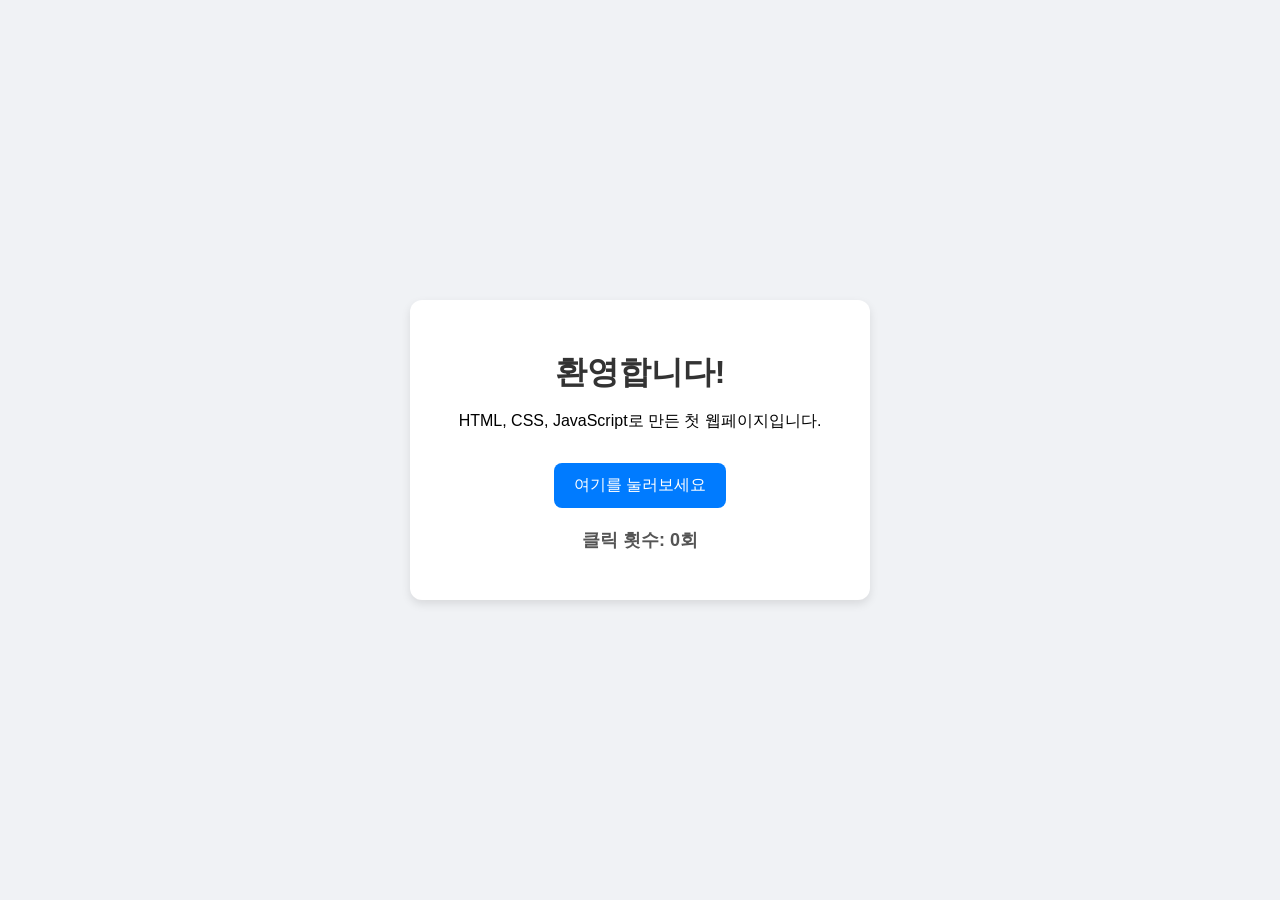
==== index.html @ e62c1c55 "Add simple web page (HTML, CSS, JS)" ====
<!DOCTYPE html>
<html lang="ko">
<head>
    <meta charset="UTF-8">
    <meta name="viewport" content="width=device-width, initial-scale=1.0">
    <title>나의 첫 웹사이트</title>
    <!-- 스타일 파일 연결 -->
    <link rel="stylesheet" href="style.css">
</head>
<body>
    <div class="card">
        <h1>환영합니다!</h1>
        <p>HTML, CSS, JavaScript로 만든 첫 웹페이지입니다.</p>
        
        <!-- 클릭 버튼 -->
        <button id="click-btn">여기를 눌러보세요</button>
        
        <!-- 결과를 보여줄 문구 -->
        <p id="count-display">클릭 횟수: 0회</p>
    </div>

    <!-- 자바스크립트 파일 연결 -->
    <script src="script.js"></script>
</body>
</html>
---- style.css ----
/* 화면 전체 기본 설정: 가운데 정렬 */
body {
    margin: 0;
    padding: 0;
    min-height: 100vh;
    display: flex;
    justify-content: center;
    align-items: center;
    background-color: #f0f2f5;
    font-family: Arial, sans-serif;
}

/* 가운데 흰색 카드 박스 */
.card {
    background-color: #ffffff;
    padding: 30px;
    border-radius: 12px;
    box-shadow: 0 4px 10px rgba(0, 0, 0, 0.1);
    text-align: center;
    max-width: 400px;
    width: 90%;
}

/* 제목 스타일 */
h1 {
    color: #333333;
    margin-bottom: 15px;
}

/* 버튼 스타일 */
button {
    background-color: #007bff;
    color: #ffffff;
    border: none;
    padding: 12px 20px;
    font-size: 16px;
    border-radius: 8px;
    cursor: pointer;
    margin-top: 15px;
}

/* 버튼에 마우스를 올렸을 때 색상 변화 */
button:hover {
    background-color: #0056b3;
}

/* 클릭 횟수 표시 텍스트 */
#count-display {
    margin-top: 20px;
    font-size: 18px;
    font-weight: bold;
    color: #555555;
}
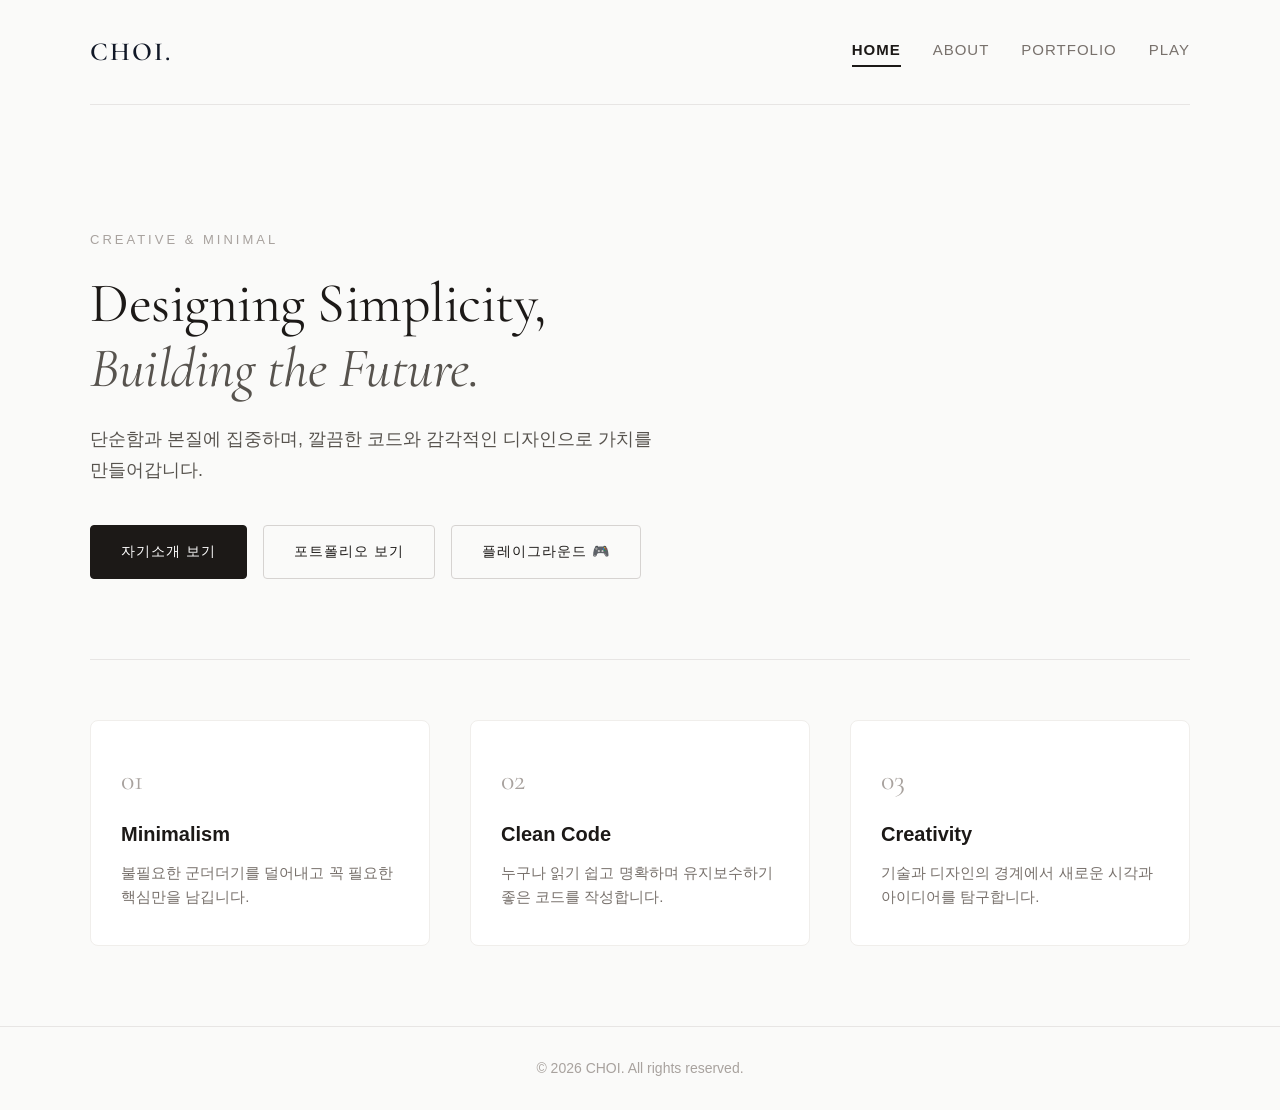
==== commit 5091ad62: "Add About, Portfolio, and Play pages with interactive mini games" ====
--- a/index.html
+++ b/index.html
@@ -3,23 +3,73 @@
 <head>
     <meta charset="UTF-8">
     <meta name="viewport" content="width=device-width, initial-scale=1.0">
-    <title>나의 첫 웹사이트</title>
-    <!-- 스타일 파일 연결 -->
+    <title>CHOI - Home</title>
+    <!-- 구글 폰트 (감각적인 영문 Serif + 한글 산세리프) -->
+    <link rel="preconnect" href="https://fonts.googleapis.com">
+    <link rel="preconnect" href="https://fonts.gstatic.com" crossorigin>
+    <link href="https://fonts.googleapis.com/css2?family=Cormorant+Garamond:ital,wght@0,400;0,600;1,400&family=Pretendard:wght@300;400;600&display=swap" rel="stylesheet">
     <link rel="stylesheet" href="style.css">
 </head>
 <body>
-    <div class="card">
-        <h1>환영합니다!</h1>
-        <p>HTML, CSS, JavaScript로 만든 첫 웹페이지입니다.</p>
-        
-        <!-- 클릭 버튼 -->
-        <button id="click-btn">여기를 눌러보세요</button>
-        
-        <!-- 결과를 보여줄 문구 -->
-        <p id="count-display">클릭 횟수: 0회</p>
-    </div>
+    <!-- 상단 네비게이션 메뉴 -->
+    <header class="navbar">
+        <div class="logo">
+            <a href="index.html">CHOI.</a>
+        </div>
+        <nav class="nav-links">
+            <a href="index.html" class="active">Home</a>
+            <a href="about.html">About</a>
+            <a href="portfolio.html">Portfolio</a>
+            <a href="play.html">Play</a>
+        </nav>
+    </header>
 
-    <!-- 자바스크립트 파일 연결 -->
+    <!-- 메인 홈페이지 콘텐츠 -->
+    <main class="container">
+        <!-- 1. 히어로 섹션 -->
+        <section class="hero-section">
+            <span class="category-tag">Creative & Minimal</span>
+            <h1 class="hero-title">
+                Designing Simplicity,<br>
+                <em>Building the Future.</em>
+            </h1>
+            <p class="hero-subtitle">
+                단순함과 본질에 집중하며, 깔끔한 코드와 감각적인 디자인으로 가치를 만들어갑니다.
+            </p>
+
+            <!-- 페이지 이동 버튼 그룹 -->
+            <div class="button-group">
+                <a href="about.html" class="btn btn-primary">자기소개 보기</a>
+                <a href="portfolio.html" class="btn btn-outline">포트폴리오 보기</a>
+                <a href="play.html" class="btn btn-outline">플레이그라운드 🎮</a>
+            </div>
+        </section>
+
+        <!-- 2. 철학 카드 3열 -->
+        <section class="feature-grid">
+            <div class="feature-item">
+                <span class="feature-num">01</span>
+                <h3>Minimalism</h3>
+                <p>불필요한 군더더기를 덜어내고 꼭 필요한 핵심만을 남깁니다.</p>
+            </div>
+            <div class="feature-item">
+                <span class="feature-num">02</span>
+                <h3>Clean Code</h3>
+                <p>누구나 읽기 쉽고 명확하며 유지보수하기 좋은 코드를 작성합니다.</p>
+            </div>
+            <div class="feature-item">
+                <span class="feature-num">03</span>
+                <h3>Creativity</h3>
+                <p>기술과 디자인의 경계에서 새로운 시각과 아이디어를 탐구합니다.</p>
+            </div>
+        </section>
+    </main>
+
+    <!-- 하단 푸터 -->
+    <footer class="footer">
+        <p>© 2026 CHOI. All rights reserved.</p>
+    </footer>
+
     <script src="script.js"></script>
 </body>
 </html>
--- a/style.css
+++ b/style.css
@@ -1,53 +1,488 @@
-/* 화면 전체 기본 설정: 가운데 정렬 */
-body {
+/* ===================================================
+   전역 스타일 & 기본 설정
+=================================================== */
+* {
     margin: 0;
     padding: 0;
+    box-sizing: border-box;
+}
+
+body {
+    background-color: #fafaf9;
+    color: #1c1917;
+    font-family: 'Pretendard', -apple-system, BlinkMacSystemFont, 'Segoe UI', Roboto, sans-serif;
+    line-height: 1.7;
     min-height: 100vh;
     display: flex;
+    flex-direction: column;
+}
+
+a {
+    color: inherit;
+    text-decoration: none;
+    transition: color 0.2s ease, opacity 0.2s ease;
+}
+
+/* ===================================================
+   상단 네비게이션 바 (모든 페이지 공통)
+=================================================== */
+.navbar {
+    max-width: 1100px;
+    width: 90%;
+    margin: 0 auto;
+    padding: 30px 0;
+    display: flex;
+    justify-content: space-between;
+    align-items: center;
+    border-bottom: 1px solid #e7e5e4;
+}
+
+.logo a {
+    font-family: 'Cormorant Garamond', serif;
+    font-size: 26px;
+    font-weight: 600;
+    letter-spacing: 2px;
+    color: #111827;
+}
+
+.nav-links {
+    display: flex;
+    gap: 32px;
+}
+
+.nav-links a {
+    font-size: 15px;
+    letter-spacing: 1px;
+    text-transform: uppercase;
+    color: #78716c;
+    position: relative;
+    padding-bottom: 4px;
+}
+
+.nav-links a:hover,
+.nav-links a.active {
+    color: #1c1917;
+    font-weight: 600;
+}
+
+.nav-links a.active::after {
+    content: '';
+    position: absolute;
+    bottom: 0;
+    left: 0;
+    width: 100%;
+    height: 2px;
+    background-color: #1c1917;
+}
+
+/* ===================================================
+   메인 컨테이너
+=================================================== */
+.container {
+    max-width: 1100px;
+    width: 90%;
+    margin: 0 auto;
+    flex: 1;
+    padding: 60px 0 80px 0;
+}
+
+/* ===================================================
+   홈페이지 히어로 섹션
+=================================================== */
+.hero-section {
+    padding: 60px 0 80px 0;
+    border-bottom: 1px solid #e7e5e4;
+}
+
+.category-tag {
+    display: inline-block;
+    font-size: 13px;
+    text-transform: uppercase;
+    letter-spacing: 3px;
+    color: #a8a29e;
+    margin-bottom: 20px;
+}
+
+.hero-title {
+    font-family: 'Cormorant Garamond', serif;
+    font-size: 56px;
+    line-height: 1.15;
+    font-weight: 400;
+    color: #1c1917;
+    margin-bottom: 24px;
+    letter-spacing: -0.5px;
+}
+
+.hero-title em {
+    font-style: italic;
+    font-weight: 400;
+    color: #57534e;
+}
+
+.hero-subtitle {
+    font-size: 18px;
+    color: #57534e;
+    max-width: 580px;
+    margin-bottom: 40px;
+    font-weight: 300;
+}
+
+/* 버튼 그룹 */
+.button-group {
+    display: flex;
+    gap: 16px;
+    flex-wrap: wrap;
+}
+
+.btn {
+    display: inline-block;
+    padding: 14px 30px;
+    font-size: 14px;
+    letter-spacing: 1px;
+    border-radius: 4px;
+    cursor: pointer;
+    transition: all 0.25s ease;
+}
+
+.btn-primary {
+    background-color: #1c1917;
+    color: #ffffff;
+    border: 1px solid #1c1917;
+}
+
+.btn-primary:hover {
+    background-color: #44403c;
+    border-color: #44403c;
+}
+
+.btn-outline {
+    background-color: transparent;
+    color: #1c1917;
+    border: 1px solid #d6d3d1;
+}
+
+.btn-outline:hover {
+    border-color: #1c1917;
+    background-color: #f5f5f4;
+}
+
+/* ===================================================
+   홈페이지 3열 그리드 섹션
+=================================================== */
+.feature-grid {
+    display: grid;
+    grid-template-columns: repeat(3, 1fr);
+    gap: 40px;
+    padding-top: 60px;
+}
+
+.feature-item {
+    background-color: #ffffff;
+    padding: 36px 30px;
+    border-radius: 8px;
+    border: 1px solid #f0eeeb;
+    transition: transform 0.25s ease, box-shadow 0.25s ease;
+}
+
+.feature-item:hover {
+    transform: translateY(-4px);
+    box-shadow: 0 10px 25px rgba(0, 0, 0, 0.05);
+}
+
+.feature-num {
+    font-family: 'Cormorant Garamond', serif;
+    font-size: 28px;
+    color: #a8a29e;
+    display: block;
+    margin-bottom: 12px;
+}
+
+.feature-item h3 {
+    font-size: 20px;
+    font-weight: 600;
+    margin-bottom: 10px;
+    color: #1c1917;
+}
+
+.feature-item p {
+    font-size: 15px;
+    color: #78716c;
+    line-height: 1.6;
+}
+
+/* ===================================================
+   전용 플레이그라운드 페이지 (play.html)
+=================================================== */
+.text-center {
+    text-align: center;
+}
+
+.page-main-title {
+    font-family: 'Cormorant Garamond', serif;
+    font-size: 48px;
+    letter-spacing: 2px;
+    color: #1c1917;
+    margin-bottom: 8px;
+}
+
+/* 탭 컨트롤 바 */
+.tab-control-wrap {
+    display: flex;
     justify-content: center;
+    gap: 12px;
+    margin: 40px 0 50px 0;
+}
+
+.game-tab-btn {
+    background-color: transparent;
+    color: #78716c;
+    border: 1px solid #d6d3d1;
+    padding: 12px 28px;
+    font-size: 15px;
+    border-radius: 6px;
+    cursor: pointer;
+    transition: all 0.25s ease;
+}
+
+.game-tab-btn:hover {
+    border-color: #1c1917;
+    color: #1c1917;
+}
+
+.game-tab-btn.active {
+    background-color: #1c1917;
+    color: #ffffff;
+    border-color: #1c1917;
+    box-shadow: 0 4px 12px rgba(0, 0, 0, 0.1);
+}
+
+/* 게임 패널 */
+.game-panel {
+    display: none;
+}
+
+.game-panel.active {
+    display: block;
+}
+
+.game-panel-inner {
+    max-width: 540px;
+    margin: 0 auto;
+    background-color: #ffffff;
+    border: 1px solid #e7e5e4;
+    border-radius: 12px;
+    padding: 40px 36px;
+    box-shadow: 0 4px 20px rgba(0, 0, 0, 0.03);
+}
+
+.game-scoreboard {
+    display: flex;
+    justify-content: space-between;
+    font-size: 15px;
+    color: #57534e;
+    padding: 14px 20px;
+    background-color: #fafaf9;
+    border-radius: 6px;
+    margin-bottom: 28px;
+}
+
+.game-scoreboard strong {
+    color: #1c1917;
+}
+
+.game-control {
+    margin-top: 30px;
+    text-align: center;
+}
+
+.btn-game {
+    background-color: transparent;
+    color: #1c1917;
+    border: 1px solid #d6d3d1;
+    padding: 12px 28px;
+    font-size: 14px;
+    border-radius: 6px;
+    cursor: pointer;
+    transition: all 0.2s ease;
+}
+
+.btn-game:hover {
+    background-color: #1c1917;
+    color: #ffffff;
+    border-color: #1c1917;
+}
+
+/* ---------------------------------------------------
+   게임 1: 카드 짝 맞추기 보드 (전용 뷰)
+--------------------------------------------------- */
+.memory-board-large {
+    display: grid;
+    grid-template-columns: repeat(4, 1fr);
+    gap: 14px;
+    perspective: 1000px;
+}
+
+.memory-card {
+    position: relative;
+    aspect-ratio: 1 / 1;
+    cursor: pointer;
+    transform-style: preserve-3d;
+    transition: transform 0.4s ease;
+    border-radius: 8px;
+    user-select: none;
+}
+
+.memory-card.flipped,
+.memory-card.matched {
+    transform: rotateY(180deg);
+}
+
+.memory-card.matched {
+    cursor: default;
+    opacity: 0.85;
+}
+
+.card-face {
+    position: absolute;
+    width: 100%;
+    height: 100%;
+    backface-visibility: hidden;
+    border-radius: 8px;
+    display: flex;
     align-items: center;
-    background-color: #f0f2f5;
-    font-family: Arial, sans-serif;
-}
-
-/* 가운데 흰색 카드 박스 */
-.card {
+    justify-content: center;
+    font-size: 28px;
+    box-shadow: 0 2px 8px rgba(0, 0, 0, 0.05);
+}
+
+.card-front {
+    background-color: #292524;
+    color: #a8a29e;
+}
+
+.card-back {
+    background-color: #f5f5f4;
+    color: #1c1917;
+    transform: rotateY(180deg);
+    border: 1px solid #e7e5e4;
+}
+
+/* ---------------------------------------------------
+   게임 2: 반응 속도 테스트 박스 (전용 뷰)
+--------------------------------------------------- */
+.reaction-box-large {
+    border-radius: 12px;
+    min-height: 300px;
+    display: flex;
+    align-items: center;
+    justify-content: center;
+    cursor: pointer;
+    transition: background-color 0.25s ease, color 0.25s ease;
+    user-select: none;
+    text-align: center;
+    padding: 30px;
+}
+
+.reaction-box-large.waiting {
+    background-color: #f5f5f4;
+    color: #44403c;
+    border: 2px dashed #d6d3d1;
+}
+
+.reaction-box-large.ready {
+    background-color: #f87171;
+    color: #ffffff;
+}
+
+.reaction-box-large.now {
+    background-color: #10b981;
+    color: #ffffff;
+}
+
+.reaction-box-large.result {
+    background-color: #292524;
+    color: #ffffff;
+}
+
+.reaction-content {
+    pointer-events: none;
+}
+
+.reaction-icon {
+    font-size: 36px;
+    display: block;
+    margin-bottom: 12px;
+}
+
+.reaction-text {
+    font-size: 20px;
+    font-weight: 500;
+}
+
+/* ===================================================
+   서브 페이지 (About, Portfolio 공통)
+=================================================== */
+.page-header {
+    margin-bottom: 40px;
+}
+
+.page-header h1 {
+    font-family: 'Cormorant Garamond', serif;
+    font-size: 48px;
+    color: #1c1917;
+    margin-bottom: 10px;
+}
+
+.page-header .description {
+    font-size: 17px;
+    color: #78716c;
+}
+
+.placeholder-box {
     background-color: #ffffff;
-    padding: 30px;
-    border-radius: 12px;
-    box-shadow: 0 4px 10px rgba(0, 0, 0, 0.1);
+    border: 2px dashed #e7e5e4;
+    border-radius: 8px;
+    padding: 80px 20px;
     text-align: center;
-    max-width: 400px;
-    width: 90%;
-}
-
-/* 제목 스타일 */
-h1 {
-    color: #333333;
-    margin-bottom: 15px;
-}
-
-/* 버튼 스타일 */
-button {
-    background-color: #007bff;
-    color: #ffffff;
-    border: none;
-    padding: 12px 20px;
+    color: #a8a29e;
     font-size: 16px;
-    border-radius: 8px;
-    cursor: pointer;
-    margin-top: 15px;
-}
-
-/* 버튼에 마우스를 올렸을 때 색상 변화 */
-button:hover {
-    background-color: #0056b3;
-}
-
-/* 클릭 횟수 표시 텍스트 */
-#count-display {
-    margin-top: 20px;
-    font-size: 18px;
-    font-weight: bold;
-    color: #555555;
-}
+}
+
+/* ===================================================
+   하단 푸터
+=================================================== */
+.footer {
+    border-top: 1px solid #e7e5e4;
+    padding: 30px 0;
+    text-align: center;
+    font-size: 14px;
+    color: #a8a29e;
+}
+
+/* ===================================================
+   반응형 (모바일)
+=================================================== */
+@media (max-width: 768px) {
+    .hero-title {
+        font-size: 38px;
+    }
+
+    .feature-grid {
+        grid-template-columns: 1fr;
+        gap: 20px;
+    }
+
+    .nav-links {
+        gap: 16px;
+    }
+
+    .tab-control-wrap {
+        flex-direction: column;
+        align-items: center;
+    }
+
+    .game-tab-btn {
+        width: 100%;
+        max-width: 300px;
+    }
+}
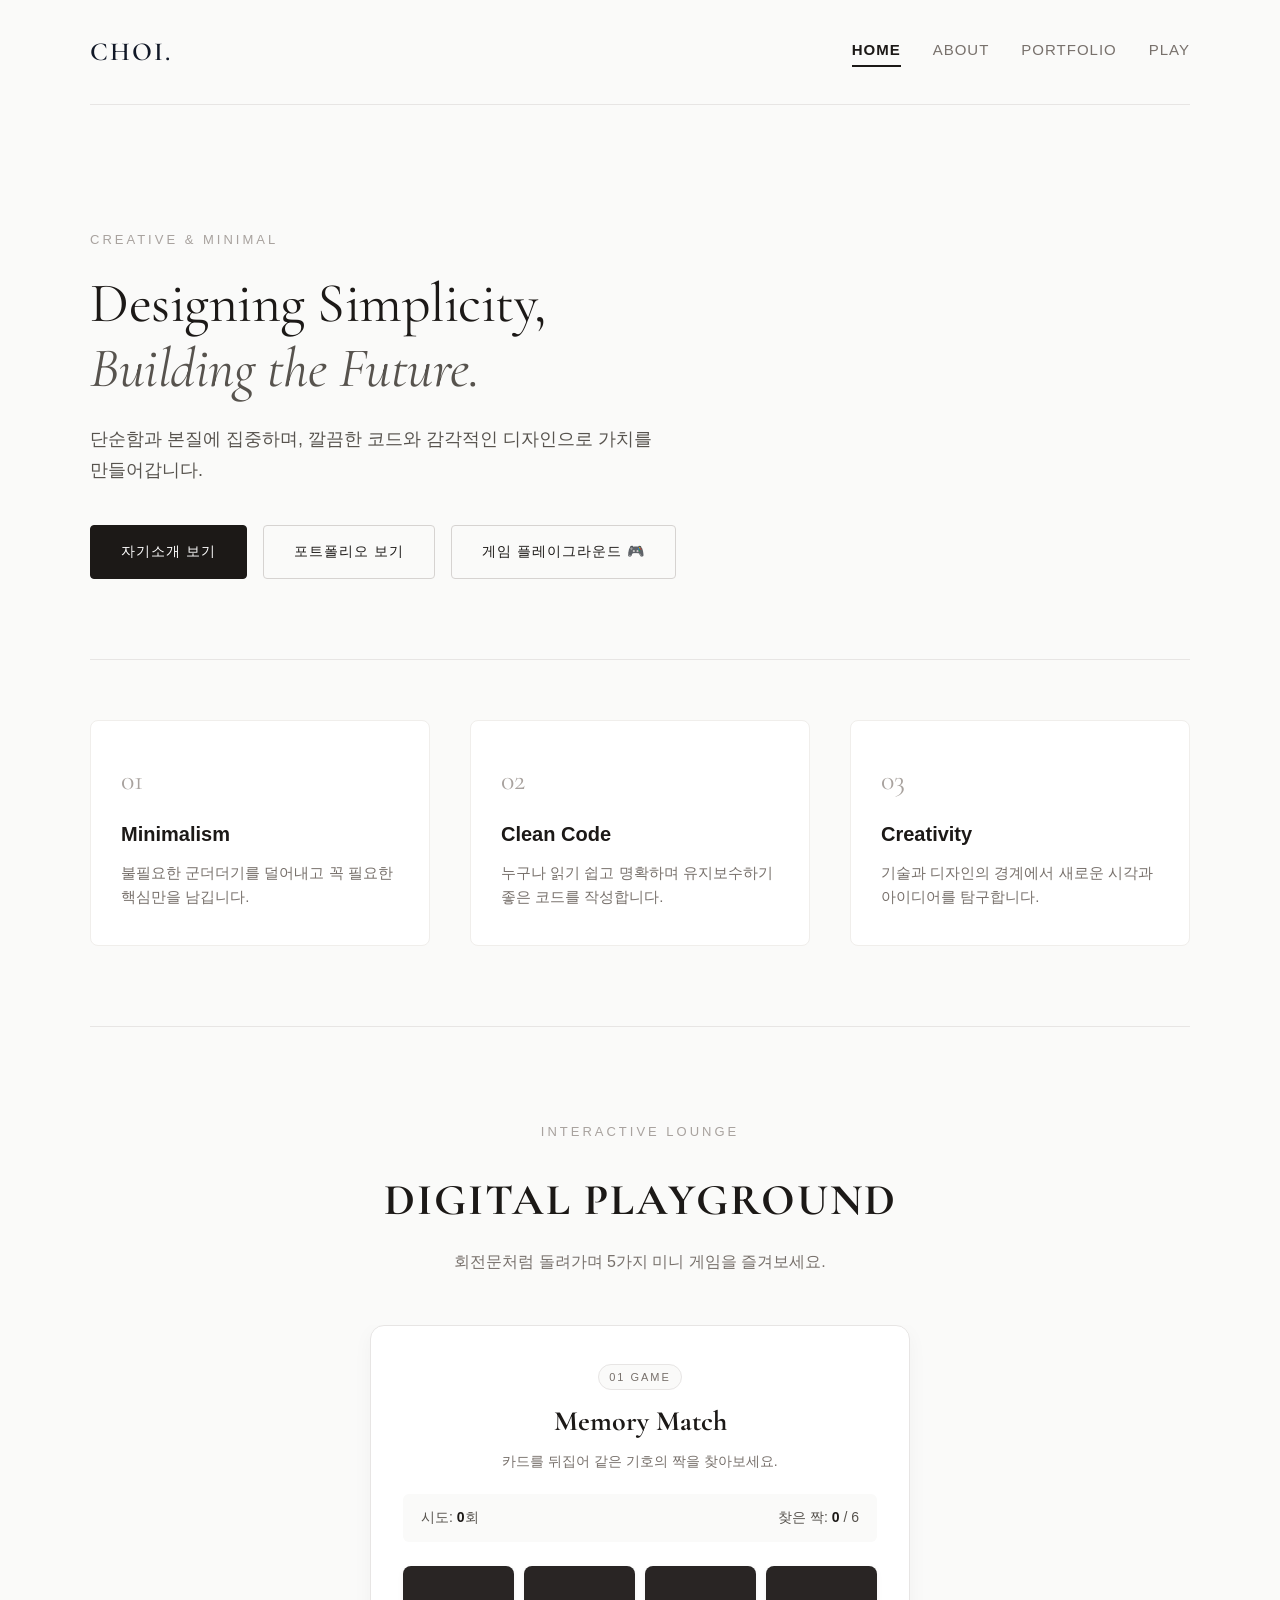
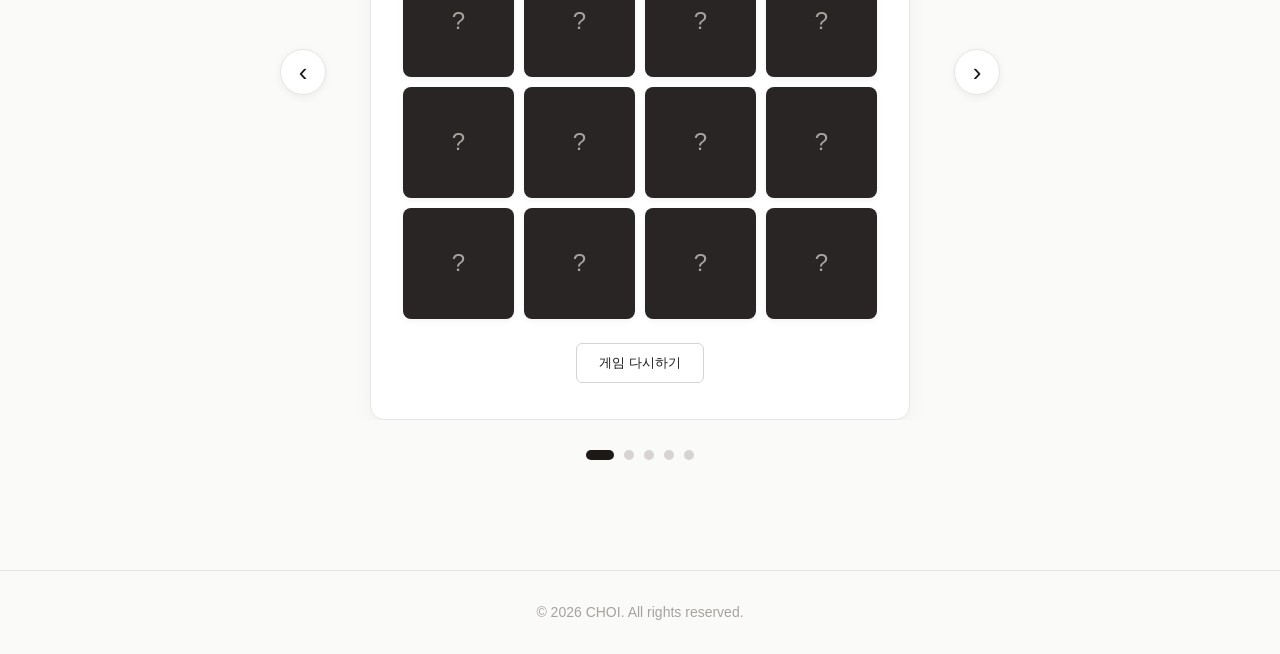
==== commit b414652d: "Add 5-game carousel playground to homepage" ====
--- a/index.html
+++ b/index.html
@@ -20,7 +20,7 @@
             <a href="index.html" class="active">Home</a>
             <a href="about.html">About</a>
             <a href="portfolio.html">Portfolio</a>
-            <a href="play.html">Play</a>
+            <a href="#playground">Play</a>
         </nav>
     </header>
 
@@ -41,7 +41,7 @@
             <div class="button-group">
                 <a href="about.html" class="btn btn-primary">자기소개 보기</a>
                 <a href="portfolio.html" class="btn btn-outline">포트폴리오 보기</a>
-                <a href="play.html" class="btn btn-outline">플레이그라운드 🎮</a>
+                <a href="#playground" class="btn btn-outline">게임 플레이그라운드 🎮</a>
             </div>
         </section>
 
@@ -63,6 +63,146 @@
                 <p>기술과 디자인의 경계에서 새로운 시각과 아이디어를 탐구합니다.</p>
             </div>
         </section>
+
+        <!-- 3. 회전문 게임 플레이그라운드 섹션 -->
+        <section class="carousel-playground-section" id="playground">
+            <div class="section-title-wrap">
+                <span class="category-tag">Interactive Lounge</span>
+                <h2 class="section-title">DIGITAL PLAYGROUND</h2>
+                <p class="section-desc">회전문처럼 돌려가며 5가지 미니 게임을 즐겨보세요.</p>
+            </div>
+
+            <!-- 회전문 캐러셀 컨테이너 -->
+            <div class="carousel-container">
+                <!-- 이전 버튼 -->
+                <button class="carousel-arrow-btn prev-btn" id="prev-btn" aria-label="이전 게임">‹</button>
+
+                <!-- 게임 트랙 (슬라이더) -->
+                <div class="carousel-track-wrapper">
+                    <div class="carousel-track" id="carousel-track">
+
+                        <!-- [게임 1] 카드 짝 맞추기 -->
+                        <div class="carousel-slide">
+                            <div class="game-box">
+                                <div class="game-header">
+                                    <span class="game-badge">01 GAME</span>
+                                    <h3>Memory Match</h3>
+                                    <p class="game-sub">카드를 뒤집어 같은 기호의 짝을 찾아보세요.</p>
+                                </div>
+                                <div class="game-scoreboard">
+                                    <span>시도: <strong id="moves-count">0</strong>회</span>
+                                    <span>찾은 짝: <strong id="pairs-count">0</strong> / 6</span>
+                                </div>
+                                <div class="memory-board" id="memory-board"></div>
+                                <div class="game-control">
+                                    <button id="reset-memory-btn" class="btn-game">게임 다시하기</button>
+                                </div>
+                            </div>
+                        </div>
+
+                        <!-- [게임 2] 반응 속도 테스트 -->
+                        <div class="carousel-slide">
+                            <div class="game-box">
+                                <div class="game-header">
+                                    <span class="game-badge">02 GAME</span>
+                                    <h3>Reaction Speed</h3>
+                                    <p class="game-sub">화면이 초록색으로 바뀌는 순간 클릭하세요!</p>
+                                </div>
+                                <div class="game-scoreboard">
+                                    <span>최근 기록: <strong id="reaction-result">-</strong></span>
+                                </div>
+                                <div class="reaction-box waiting" id="reaction-box">
+                                    <div class="reaction-content">
+                                        <span class="reaction-icon" id="reaction-icon">●</span>
+                                        <p class="reaction-text" id="reaction-text">클릭하여 시작하기</p>
+                                    </div>
+                                </div>
+                                <div class="game-control">
+                                    <button id="reset-reaction-btn" class="btn-game">기록 초기화</button>
+                                </div>
+                            </div>
+                        </div>
+
+                        <!-- [게임 3] 틱택토 (vs 컴퓨터) -->
+                        <div class="carousel-slide">
+                            <div class="game-box">
+                                <div class="game-header">
+                                    <span class="game-badge">03 GAME</span>
+                                    <h3>Tic-Tac-Toe</h3>
+                                    <p class="game-sub">컴퓨터와 번갈아가며 3줄을 완성해 보세요. (당신: X)</p>
+                                </div>
+                                <div class="game-scoreboard">
+                                    <span>상태: <strong id="tictactoe-status">당신의 차례입니다 (X)</strong></span>
+                                </div>
+                                <div class="tictactoe-board" id="tictactoe-board"></div>
+                                <div class="game-control">
+                                    <button id="reset-tictactoe-btn" class="btn-game">새 게임 시작</button>
+                                </div>
+                            </div>
+                        </div>
+
+                        <!-- [게임 4] 업다운 숫자 맞추기 -->
+                        <div class="carousel-slide">
+                            <div class="game-box">
+                                <div class="game-header">
+                                    <span class="game-badge">04 GAME</span>
+                                    <h3>Up & Down Number</h3>
+                                    <p class="game-sub">1부터 100 사이의 숨겨진 숫자를 맞추어 보세요.</p>
+                                </div>
+                                <div class="game-scoreboard">
+                                    <span>남은 기회: <strong id="updown-attempts">7</strong>회</span>
+                                </div>
+                                <div class="updown-content">
+                                    <p class="updown-hint" id="updown-hint">1 ~ 100 사이의 숫자를 입력하세요.</p>
+                                    <div class="updown-input-group">
+                                        <input type="number" id="updown-input" min="1" max="100" placeholder="숫자 입력">
+                                        <button id="updown-guess-btn" class="btn-game-primary">확인</button>
+                                    </div>
+                                </div>
+                                <div class="game-control">
+                                    <button id="reset-updown-btn" class="btn-game">숫자 다시 뽑기</button>
+                                </div>
+                            </div>
+                        </div>
+
+                        <!-- [게임 5] 5초 스피드 연타 -->
+                        <div class="carousel-slide">
+                            <div class="game-box">
+                                <div class="game-header">
+                                    <span class="game-badge">05 GAME</span>
+                                    <h3>Speed Clicker</h3>
+                                    <p class="game-sub">5초 동안 버튼을 최대한 빠르게 연타하세요!</p>
+                                </div>
+                                <div class="game-scoreboard">
+                                    <span>남은 시간: <strong id="clicker-timer">5.0</strong>초</span>
+                                    <span>클릭 수: <strong id="clicker-count">0</strong>회</span>
+                                </div>
+                                <div class="clicker-box">
+                                    <button id="clicker-btn" class="clicker-big-btn">여기를 광클하세요!</button>
+                                    <p class="clicker-result" id="clicker-result">첫 클릭 시 5초 측정이 시작됩니다.</p>
+                                </div>
+                                <div class="game-control">
+                                    <button id="reset-clicker-btn" class="btn-game">처음부터 다시</button>
+                                </div>
+                            </div>
+                        </div>
+
+                    </div>
+                </div>
+
+                <!-- 다음 버튼 -->
+                <button class="carousel-arrow-btn next-btn" id="next-btn" aria-label="다음 게임">›</button>
+            </div>
+
+            <!-- 하단 동그라미 인디케이터 (5개) -->
+            <div class="carousel-indicators" id="carousel-indicators">
+                <button class="indicator-dot active" data-index="0" aria-label="1번 게임"></button>
+                <button class="indicator-dot" data-index="1" aria-label="2번 게임"></button>
+                <button class="indicator-dot" data-index="2" aria-label="3번 게임"></button>
+                <button class="indicator-dot" data-index="3" aria-label="4번 게임"></button>
+                <button class="indicator-dot" data-index="4" aria-label="5번 게임"></button>
+            </div>
+        </section>
     </main>
 
     <!-- 하단 푸터 -->
--- a/style.css
+++ b/style.css
@@ -5,6 +5,10 @@
     margin: 0;
     padding: 0;
     box-sizing: border-box;
+}
+
+html {
+    scroll-behavior: smooth;
 }
 
 body {
@@ -174,6 +178,8 @@
     grid-template-columns: repeat(3, 1fr);
     gap: 40px;
     padding-top: 60px;
+    padding-bottom: 80px;
+    border-bottom: 1px solid #e7e5e4;
 }
 
 .feature-item {
@@ -211,79 +217,143 @@
 }
 
 /* ===================================================
-   전용 플레이그라운드 페이지 (play.html)
-=================================================== */
-.text-center {
-    text-align: center;
-}
-
-.page-main-title {
+   회전문 (캐러셀) 플레이그라운드 섹션
+=================================================== */
+.carousel-playground-section {
+    padding-top: 90px;
+    padding-bottom: 30px;
+}
+
+.section-title-wrap {
+    text-align: center;
+    margin-bottom: 50px;
+}
+
+.section-title {
     font-family: 'Cormorant Garamond', serif;
-    font-size: 48px;
+    font-size: 44px;
     letter-spacing: 2px;
     color: #1c1917;
-    margin-bottom: 8px;
-}
-
-/* 탭 컨트롤 바 */
-.tab-control-wrap {
-    display: flex;
+    margin-bottom: 10px;
+}
+
+.section-desc {
+    color: #78716c;
+    font-size: 16px;
+}
+
+/* 캐러셀 컨테이너 & 화살표 버튼 */
+.carousel-container {
+    position: relative;
+    max-width: 720px;
+    margin: 0 auto;
+    display: flex;
+    align-items: center;
+}
+
+.carousel-arrow-btn {
+    background-color: #ffffff;
+    color: #1c1917;
+    border: 1px solid #e7e5e4;
+    width: 46px;
+    height: 46px;
+    border-radius: 50%;
+    font-size: 26px;
+    line-height: 1;
+    display: flex;
+    align-items: center;
     justify-content: center;
-    gap: 12px;
-    margin: 40px 0 50px 0;
-}
-
-.game-tab-btn {
-    background-color: transparent;
-    color: #78716c;
-    border: 1px solid #d6d3d1;
-    padding: 12px 28px;
-    font-size: 15px;
-    border-radius: 6px;
-    cursor: pointer;
+    cursor: pointer;
+    z-index: 10;
+    flex-shrink: 0;
+    box-shadow: 0 2px 8px rgba(0, 0, 0, 0.06);
     transition: all 0.25s ease;
 }
 
-.game-tab-btn:hover {
-    border-color: #1c1917;
-    color: #1c1917;
-}
-
-.game-tab-btn.active {
+.carousel-arrow-btn:hover {
     background-color: #1c1917;
     color: #ffffff;
     border-color: #1c1917;
-    box-shadow: 0 4px 12px rgba(0, 0, 0, 0.1);
-}
-
-/* 게임 패널 */
-.game-panel {
-    display: none;
-}
-
-.game-panel.active {
-    display: block;
-}
-
-.game-panel-inner {
+    transform: scale(1.08);
+}
+
+.prev-btn {
+    margin-right: 14px;
+}
+
+.next-btn {
+    margin-left: 14px;
+}
+
+/* 슬라이더 트랙 */
+.carousel-track-wrapper {
+    overflow: hidden;
+    width: 100%;
+    border-radius: 14px;
+}
+
+.carousel-track {
+    display: flex;
+    transition: transform 0.45s cubic-bezier(0.25, 1, 0.5, 1);
+    width: 100%;
+}
+
+.carousel-slide {
+    min-width: 100%;
+    display: flex;
+    justify-content: center;
+    box-sizing: border-box;
+}
+
+/* 공통 개별 게임 카드 박스 */
+.game-box {
+    width: 100%;
     max-width: 540px;
-    margin: 0 auto;
     background-color: #ffffff;
     border: 1px solid #e7e5e4;
-    border-radius: 12px;
-    padding: 40px 36px;
-    box-shadow: 0 4px 20px rgba(0, 0, 0, 0.03);
+    border-radius: 14px;
+    padding: 36px 32px;
+    box-shadow: 0 6px 20px rgba(0, 0, 0, 0.04);
+}
+
+.game-header {
+    text-align: center;
+    margin-bottom: 20px;
+}
+
+.game-badge {
+    display: inline-block;
+    font-size: 11px;
+    letter-spacing: 2px;
+    padding: 3px 10px;
+    background-color: #fafaf9;
+    border: 1px solid #e7e5e4;
+    border-radius: 20px;
+    color: #78716c;
+    margin-bottom: 8px;
+}
+
+.game-header h3 {
+    font-family: 'Cormorant Garamond', serif;
+    font-size: 28px;
+    color: #1c1917;
+    margin-bottom: 4px;
+}
+
+.game-sub {
+    font-size: 14px;
+    color: #78716c;
 }
 
 .game-scoreboard {
     display: flex;
     justify-content: space-between;
-    font-size: 15px;
+    font-size: 14px;
     color: #57534e;
-    padding: 14px 20px;
+    padding: 12px 18px;
     background-color: #fafaf9;
     border-radius: 6px;
-    margin-bottom: 28px;
+    margin-bottom: 24px;
 }
 
 .game-scoreboard strong {
@@ -291,7 +361,7 @@
 }
 
 .game-control {
-    margin-top: 30px;
+    margin-top: 24px;
     text-align: center;
 }
 
@@ -299,8 +369,8 @@
     background-color: transparent;
     color: #1c1917;
     border: 1px solid #d6d3d1;
-    padding: 12px 28px;
-    font-size: 14px;
+    padding: 10px 22px;
+    font-size: 13px;
     border-radius: 6px;
     cursor: pointer;
     transition: all 0.2s ease;
@@ -312,13 +382,37 @@
     border-color: #1c1917;
 }
 
+/* 동그라미 인디케이터 (● ○ ○ ○ ○) */
+.carousel-indicators {
+    display: flex;
+    justify-content: center;
+    gap: 10px;
+    margin-top: 30px;
+}
+
+.indicator-dot {
+    width: 10px;
+    height: 10px;
+    border-radius: 5px;
+    background-color: #d6d3d1;
+    border: none;
+    cursor: pointer;
+    transition: all 0.3s ease;
+    padding: 0;
+}
+
+.indicator-dot.active {
+    width: 28px;
+    background-color: #1c1917;
+}
+
 /* ---------------------------------------------------
-   게임 1: 카드 짝 맞추기 보드 (전용 뷰)
+   게임 1: 카드 짝 맞추기 (Memory Match)
 --------------------------------------------------- */
-.memory-board-large {
+.memory-board {
     display: grid;
     grid-template-columns: repeat(4, 1fr);
-    gap: 14px;
+    gap: 10px;
     perspective: 1000px;
 }
 
@@ -351,8 +445,8 @@
     display: flex;
     align-items: center;
     justify-content: center;
-    font-size: 28px;
-    box-shadow: 0 2px 8px rgba(0, 0, 0, 0.05);
+    font-size: 24px;
+    box-shadow: 0 2px 6px rgba(0, 0, 0, 0.05);
 }
 
 .card-front {
@@ -368,11 +462,11 @@
 }
 
 /* ---------------------------------------------------
-   게임 2: 반응 속도 테스트 박스 (전용 뷰)
+   게임 2: 반응 속도 테스트 (Reaction Speed)
 --------------------------------------------------- */
-.reaction-box-large {
-    border-radius: 12px;
-    min-height: 300px;
+.reaction-box {
+    border-radius: 10px;
+    min-height: 220px;
     display: flex;
     align-items: center;
     justify-content: center;
@@ -380,26 +474,26 @@
     transition: background-color 0.25s ease, color 0.25s ease;
     user-select: none;
     text-align: center;
-    padding: 30px;
-}
-
-.reaction-box-large.waiting {
+    padding: 20px;
+}
+
+.reaction-box.waiting {
     background-color: #f5f5f4;
     color: #44403c;
     border: 2px dashed #d6d3d1;
 }
 
-.reaction-box-large.ready {
+.reaction-box.ready {
     background-color: #f87171;
     color: #ffffff;
 }
 
-.reaction-box-large.now {
+.reaction-box.now {
     background-color: #10b981;
     color: #ffffff;
 }
 
-.reaction-box-large.result {
+.reaction-box.result {
     background-color: #292524;
     color: #ffffff;
 }
@@ -409,18 +503,142 @@
 }
 
 .reaction-icon {
-    font-size: 36px;
+    font-size: 32px;
     display: block;
-    margin-bottom: 12px;
+    margin-bottom: 8px;
 }
 
 .reaction-text {
-    font-size: 20px;
+    font-size: 18px;
     font-weight: 500;
 }
 
-/* ===================================================
-   서브 페이지 (About, Portfolio 공통)
+/* ---------------------------------------------------
+   게임 3: 틱택토 (Tic-Tac-Toe)
+--------------------------------------------------- */
+.tictactoe-board {
+    display: grid;
+    grid-template-columns: repeat(3, 1fr);
+    gap: 8px;
+    max-width: 280px;
+    margin: 0 auto;
+}
+
+.tictactoe-cell {
+    aspect-ratio: 1 / 1;
+    background-color: #fafaf9;
+    border: 1px solid #e7e5e4;
+    border-radius: 8px;
+    display: flex;
+    align-items: center;
+    justify-content: center;
+    font-family: 'Cormorant Garamond', serif;
+    font-size: 40px;
+    font-weight: 600;
+    cursor: pointer;
+    transition: background-color 0.2s ease;
+    user-select: none;
+}
+
+.tictactoe-cell:hover {
+    background-color: #f0eeeb;
+}
+
+.tictactoe-cell.x {
+    color: #1c1917;
+}
+
+.tictactoe-cell.o {
+    color: #78716c;
+}
+
+/* ---------------------------------------------------
+   게임 4: 업다운 숫자 맞추기 (Up & Down)
+--------------------------------------------------- */
+.updown-content {
+    text-align: center;
+    padding: 20px 0;
+}
+
+.updown-hint {
+    font-size: 18px;
+    font-weight: 500;
+    color: #1c1917;
+    margin-bottom: 24px;
+    min-height: 28px;
+}
+
+.updown-input-group {
+    display: flex;
+    justify-content: center;
+    gap: 10px;
+}
+
+.updown-input-group input {
+    width: 140px;
+    padding: 12px;
+    font-size: 18px;
+    border: 1px solid #d6d3d1;
+    border-radius: 6px;
+    text-align: center;
+    outline: none;
+}
+
+.updown-input-group input:focus {
+    border-color: #1c1917;
+}
+
+.btn-game-primary {
+    background-color: #1c1917;
+    color: #ffffff;
+    border: 1px solid #1c1917;
+    padding: 12px 24px;
+    font-size: 15px;
+    border-radius: 6px;
+    cursor: pointer;
+    transition: background-color 0.2s ease;
+}
+
+.btn-game-primary:hover {
+    background-color: #44403c;
+}
+
+/* ---------------------------------------------------
+   게임 5: 스피드 연타 (Speed Clicker)
+--------------------------------------------------- */
+.clicker-box {
+    text-align: center;
+    padding: 20px 0;
+}
+
+.clicker-big-btn {
+    width: 200px;
+    height: 120px;
+    font-size: 18px;
+    font-weight: 600;
+    background-color: #292524;
+    color: #ffffff;
+    border: none;
+    border-radius: 12px;
+    cursor: pointer;
+    transition: transform 0.1s ease, background-color 0.2s ease;
+    box-shadow: 0 4px 15px rgba(0, 0, 0, 0.1);
+}
+
+.clicker-big-btn:active {
+    transform: scale(0.95);
+    background-color: #10b981;
+}
+
+.clicker-result {
+    margin-top: 20px;
+    font-size: 15px;
+    color: #78716c;
+    min-height: 24px;
+}
+
+/* ===================================================
+   서브 페이지 (About, Portfolio)
 =================================================== */
 .page-header {
     margin-bottom: 40px;
@@ -476,13 +694,17 @@
         gap: 16px;
     }
 
-    .tab-control-wrap {
-        flex-direction: column;
-        align-items: center;
+    .carousel-container {
+        padding: 0 5px;
     }
 
-    .game-tab-btn {
-        width: 100%;
-        max-width: 300px;
+    .carousel-arrow-btn {
+        width: 38px;
+        height: 38px;
+        font-size: 20px;
     }
-}
+
+    .game-box {
+        padding: 24px 18px;
+    }
+}
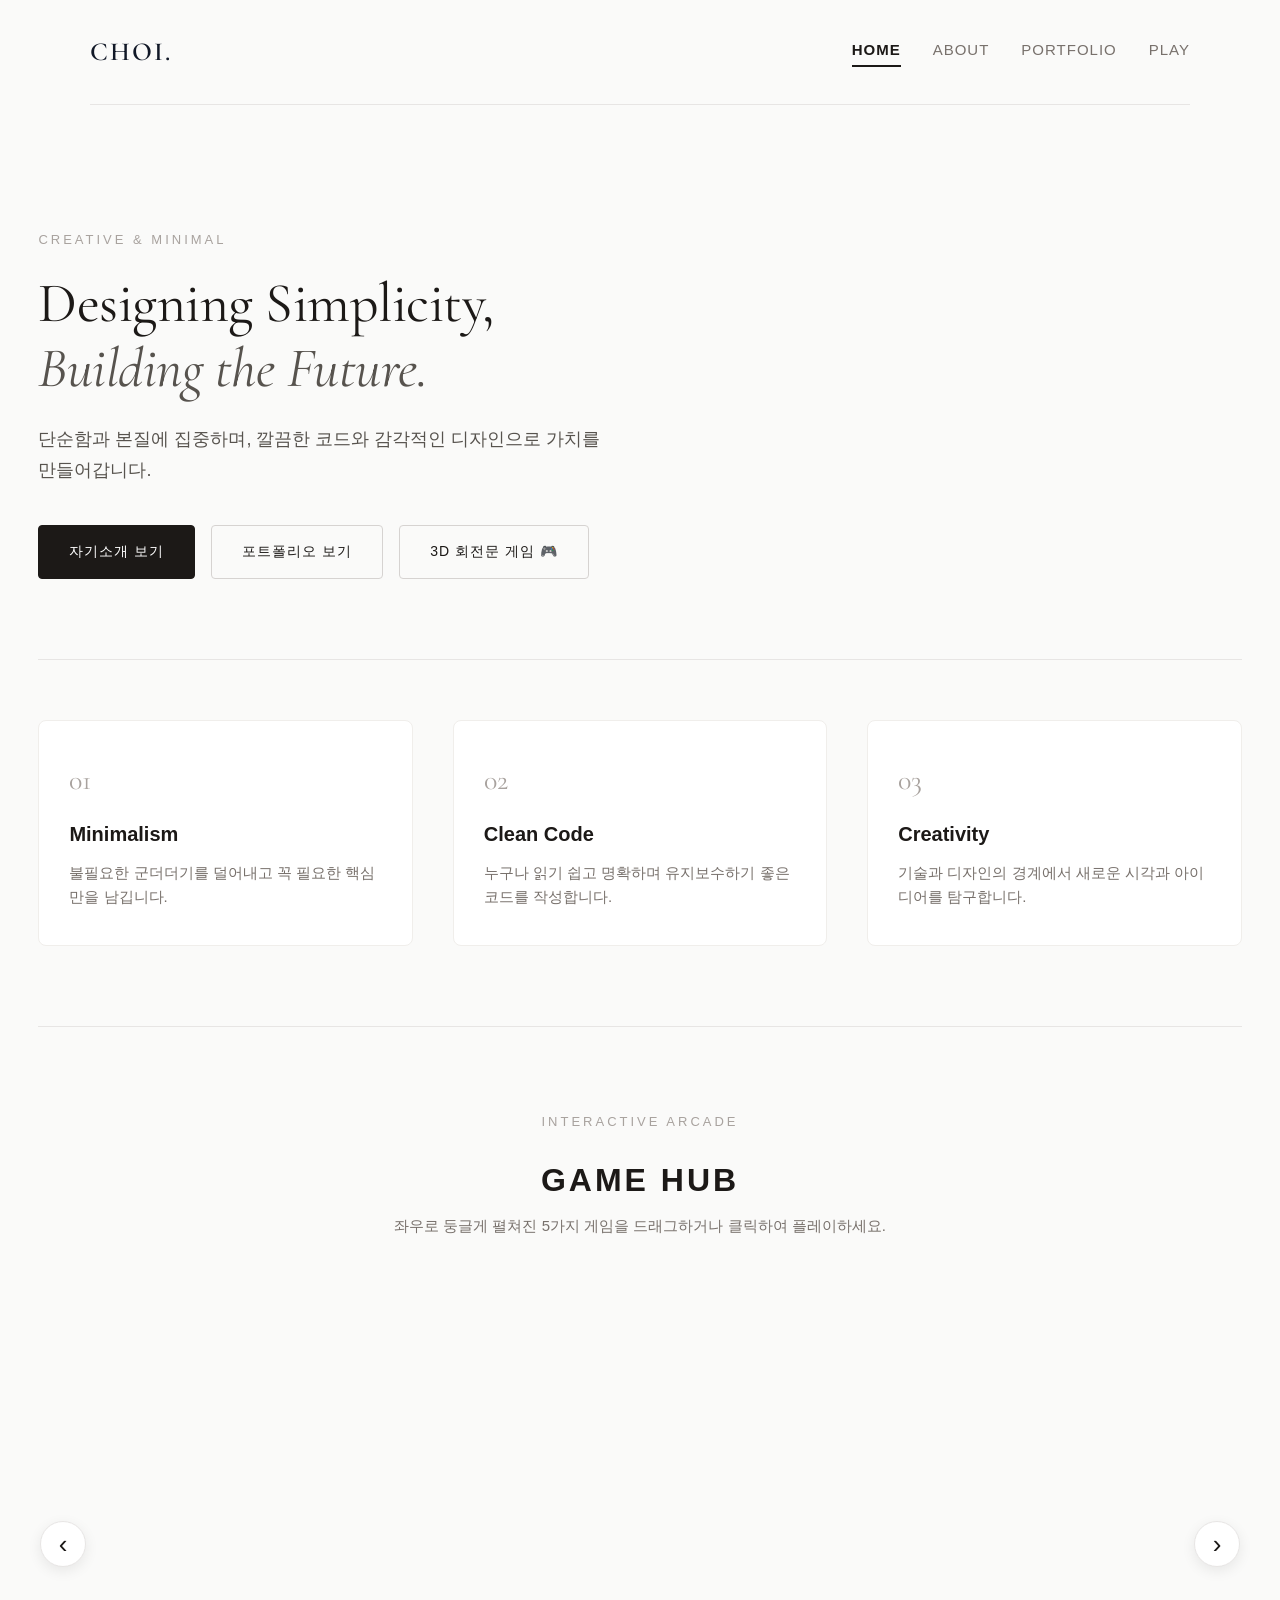
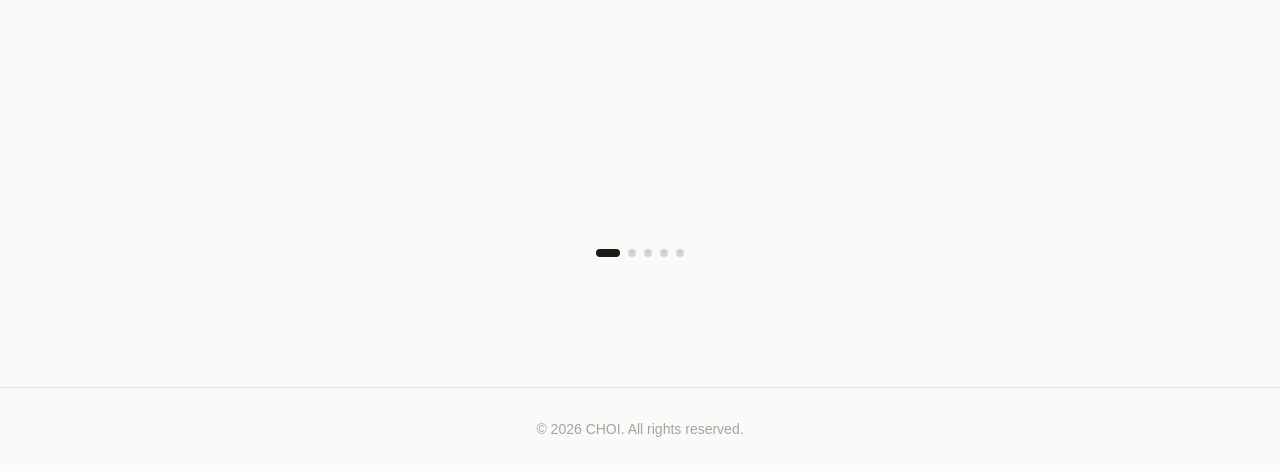
==== commit 95edd28f: "Implement 5-card 3D panoramic carousel game hub matching preview mockup" ====
--- a/index.html
+++ b/index.html
@@ -4,7 +4,7 @@
     <meta charset="UTF-8">
     <meta name="viewport" content="width=device-width, initial-scale=1.0">
     <title>CHOI - Home</title>
-    <!-- 구글 폰트 (감각적인 영문 Serif + 한글 산세리프) -->
+    <!-- 구글 폰트 -->
     <link rel="preconnect" href="https://fonts.googleapis.com">
     <link rel="preconnect" href="https://fonts.gstatic.com" crossorigin>
     <link href="https://fonts.googleapis.com/css2?family=Cormorant+Garamond:ital,wght@0,400;0,600;1,400&family=Pretendard:wght@300;400;600&display=swap" rel="stylesheet">
@@ -37,11 +37,10 @@
                 단순함과 본질에 집중하며, 깔끔한 코드와 감각적인 디자인으로 가치를 만들어갑니다.
             </p>
 
-            <!-- 페이지 이동 버튼 그룹 -->
             <div class="button-group">
                 <a href="about.html" class="btn btn-primary">자기소개 보기</a>
                 <a href="portfolio.html" class="btn btn-outline">포트폴리오 보기</a>
-                <a href="#playground" class="btn btn-outline">게임 플레이그라운드 🎮</a>
+                <a href="#playground" class="btn btn-outline">3D 회전문 게임 🎮</a>
             </div>
         </section>
 
@@ -64,125 +63,135 @@
             </div>
         </section>
 
-        <!-- 3. 회전문 게임 플레이그라운드 섹션 -->
+        <!-- 3. 5-Card 3D 회전문 플레이그라운드 섹션 -->
         <section class="carousel-playground-section" id="playground">
             <div class="section-title-wrap">
-                <span class="category-tag">Interactive Lounge</span>
-                <h2 class="section-title">DIGITAL PLAYGROUND</h2>
-                <p class="section-desc">회전문처럼 돌려가며 5가지 미니 게임을 즐겨보세요.</p>
-            </div>
-
-            <!-- 회전문 캐러셀 컨테이너 -->
-            <div class="carousel-container">
+                <span class="category-tag">Interactive Arcade</span>
+                <h2 class="section-title">GAME HUB</h2>
+                <p class="section-desc">좌우로 둥글게 펼쳐진 5가지 게임을 드래그하거나 클릭하여 플레이하세요.</p>
+            </div>
+
+            <!-- 3D 래퍼 -->
+            <div class="carousel-3d-wrapper">
                 <!-- 이전 버튼 -->
                 <button class="carousel-arrow-btn prev-btn" id="prev-btn" aria-label="이전 게임">‹</button>
 
-                <!-- 게임 트랙 (슬라이더) -->
-                <div class="carousel-track-wrapper">
-                    <div class="carousel-track" id="carousel-track">
+                <!-- 3D 원근감 씬 -->
+                <div class="carousel-3d-scene" id="carousel-scene">
+                    <div class="carousel-3d-cylinder" id="carousel-cylinder">
 
                         <!-- [게임 1] 카드 짝 맞추기 -->
-                        <div class="carousel-slide">
-                            <div class="game-box">
-                                <div class="game-header">
-                                    <span class="game-badge">01 GAME</span>
-                                    <h3>Memory Match</h3>
-                                    <p class="game-sub">카드를 뒤집어 같은 기호의 짝을 찾아보세요.</p>
-                                </div>
-                                <div class="game-scoreboard">
-                                    <span>시도: <strong id="moves-count">0</strong>회</span>
-                                    <span>찾은 짝: <strong id="pairs-count">0</strong> / 6</span>
-                                </div>
-                                <div class="memory-board" id="memory-board"></div>
-                                <div class="game-control">
-                                    <button id="reset-memory-btn" class="btn-game">게임 다시하기</button>
+                        <div class="carousel-3d-card" data-index="0">
+                            <div class="game-hub-card">
+                                <div class="card-top-header">
+                                    <span class="header-icon">🧠</span>
+                                    <h3 class="header-title">Memory<br>Match</h3>
+                                    <span class="header-icon">🧠</span>
+                                </div>
+                                <div class="card-inner-box">
+                                    <div class="game-scoreboard">
+                                        <span>시도: <strong id="moves-count">0</strong>회</span>
+                                        <span>짝: <strong id="pairs-count">0</strong>/6</span>
+                                    </div>
+                                    <div class="memory-board" id="memory-board"></div>
+                                    <div class="game-control">
+                                        <button id="reset-memory-btn" class="btn-game">다시하기</button>
+                                    </div>
                                 </div>
                             </div>
                         </div>
 
                         <!-- [게임 2] 반응 속도 테스트 -->
-                        <div class="carousel-slide">
-                            <div class="game-box">
-                                <div class="game-header">
-                                    <span class="game-badge">02 GAME</span>
-                                    <h3>Reaction Speed</h3>
-                                    <p class="game-sub">화면이 초록색으로 바뀌는 순간 클릭하세요!</p>
-                                </div>
-                                <div class="game-scoreboard">
-                                    <span>최근 기록: <strong id="reaction-result">-</strong></span>
-                                </div>
-                                <div class="reaction-box waiting" id="reaction-box">
-                                    <div class="reaction-content">
-                                        <span class="reaction-icon" id="reaction-icon">●</span>
-                                        <p class="reaction-text" id="reaction-text">클릭하여 시작하기</p>
-                                    </div>
-                                </div>
-                                <div class="game-control">
-                                    <button id="reset-reaction-btn" class="btn-game">기록 초기화</button>
-                                </div>
-                            </div>
-                        </div>
-
-                        <!-- [게임 3] 틱택토 (vs 컴퓨터) -->
-                        <div class="carousel-slide">
-                            <div class="game-box">
-                                <div class="game-header">
-                                    <span class="game-badge">03 GAME</span>
-                                    <h3>Tic-Tac-Toe</h3>
-                                    <p class="game-sub">컴퓨터와 번갈아가며 3줄을 완성해 보세요. (당신: X)</p>
-                                </div>
-                                <div class="game-scoreboard">
-                                    <span>상태: <strong id="tictactoe-status">당신의 차례입니다 (X)</strong></span>
-                                </div>
-                                <div class="tictactoe-board" id="tictactoe-board"></div>
-                                <div class="game-control">
-                                    <button id="reset-tictactoe-btn" class="btn-game">새 게임 시작</button>
+                        <div class="carousel-3d-card" data-index="1">
+                            <div class="game-hub-card">
+                                <div class="card-top-header">
+                                    <span class="header-icon">⏱</span>
+                                    <h3 class="header-title">Reaction<br>Speed</h3>
+                                    <span class="header-icon">⏱</span>
+                                </div>
+                                <div class="card-inner-box">
+                                    <div class="game-scoreboard">
+                                        <span>기록: <strong id="reaction-result">-</strong></span>
+                                    </div>
+                                    <div class="reaction-box waiting" id="reaction-box">
+                                        <div class="reaction-content">
+                                            <span class="reaction-icon" id="reaction-icon">●</span>
+                                            <p class="reaction-text" id="reaction-text">클릭하여 시작</p>
+                                        </div>
+                                    </div>
+                                    <div class="game-control">
+                                        <button id="reset-reaction-btn" class="btn-game">초기화</button>
+                                    </div>
+                                </div>
+                            </div>
+                        </div>
+
+                        <!-- [게임 3] 틱택토 -->
+                        <div class="carousel-3d-card" data-index="2">
+                            <div class="game-hub-card">
+                                <div class="card-top-header">
+                                    <span class="header-icon">✕</span>
+                                    <h3 class="header-title">Tic-Tac-Toe</h3>
+                                    <span class="header-icon">◯</span>
+                                </div>
+                                <div class="card-inner-box">
+                                    <div class="game-scoreboard">
+                                        <span id="tictactoe-status">당신의 차례 (X)</span>
+                                    </div>
+                                    <div class="tictactoe-board" id="tictactoe-board"></div>
+                                    <div class="game-control">
+                                        <button id="reset-tictactoe-btn" class="btn-game">새 게임</button>
+                                    </div>
                                 </div>
                             </div>
                         </div>
 
                         <!-- [게임 4] 업다운 숫자 맞추기 -->
-                        <div class="carousel-slide">
-                            <div class="game-box">
-                                <div class="game-header">
-                                    <span class="game-badge">04 GAME</span>
-                                    <h3>Up & Down Number</h3>
-                                    <p class="game-sub">1부터 100 사이의 숨겨진 숫자를 맞추어 보세요.</p>
-                                </div>
-                                <div class="game-scoreboard">
-                                    <span>남은 기회: <strong id="updown-attempts">7</strong>회</span>
-                                </div>
-                                <div class="updown-content">
-                                    <p class="updown-hint" id="updown-hint">1 ~ 100 사이의 숫자를 입력하세요.</p>
-                                    <div class="updown-input-group">
-                                        <input type="number" id="updown-input" min="1" max="100" placeholder="숫자 입력">
-                                        <button id="updown-guess-btn" class="btn-game-primary">확인</button>
-                                    </div>
-                                </div>
-                                <div class="game-control">
-                                    <button id="reset-updown-btn" class="btn-game">숫자 다시 뽑기</button>
-                                </div>
-                            </div>
-                        </div>
-
-                        <!-- [게임 5] 5초 스피드 연타 -->
-                        <div class="carousel-slide">
-                            <div class="game-box">
-                                <div class="game-header">
-                                    <span class="game-badge">05 GAME</span>
-                                    <h3>Speed Clicker</h3>
-                                    <p class="game-sub">5초 동안 버튼을 최대한 빠르게 연타하세요!</p>
-                                </div>
-                                <div class="game-scoreboard">
-                                    <span>남은 시간: <strong id="clicker-timer">5.0</strong>초</span>
-                                    <span>클릭 수: <strong id="clicker-count">0</strong>회</span>
-                                </div>
-                                <div class="clicker-box">
-                                    <button id="clicker-btn" class="clicker-big-btn">여기를 광클하세요!</button>
-                                    <p class="clicker-result" id="clicker-result">첫 클릭 시 5초 측정이 시작됩니다.</p>
-                                </div>
-                                <div class="game-control">
-                                    <button id="reset-clicker-btn" class="btn-game">처음부터 다시</button>
+                        <div class="carousel-3d-card" data-index="3">
+                            <div class="game-hub-card">
+                                <div class="card-top-header">
+                                    <span class="header-icon">⇅</span>
+                                    <h3 class="header-title">Up &<br>Down</h3>
+                                    <span class="header-icon">⇅</span>
+                                </div>
+                                <div class="card-inner-box">
+                                    <div class="game-scoreboard">
+                                        <span>기회: <strong id="updown-attempts">7</strong>회 남음</span>
+                                    </div>
+                                    <div class="updown-content">
+                                        <p class="updown-hint" id="updown-hint">1 ~ 100 사이 숫자</p>
+                                        <div class="updown-input-group">
+                                            <input type="number" id="updown-input" min="1" max="100" placeholder="숫자">
+                                            <button id="updown-guess-btn" class="btn-game-primary">확인</button>
+                                        </div>
+                                    </div>
+                                    <div class="game-control">
+                                        <button id="reset-updown-btn" class="btn-game">다시 뽑기</button>
+                                    </div>
+                                </div>
+                            </div>
+                        </div>
+
+                        <!-- [게임 5] 스피드 연타 -->
+                        <div class="carousel-3d-card" data-index="4">
+                            <div class="game-hub-card">
+                                <div class="card-top-header">
+                                    <span class="header-icon">👆</span>
+                                    <h3 class="header-title">Speed<br>Clicker</h3>
+                                    <span class="header-icon">👆</span>
+                                </div>
+                                <div class="card-inner-box">
+                                    <div class="game-scoreboard">
+                                        <span>시간: <strong id="clicker-timer">5.0</strong>s</span>
+                                        <span>클릭: <strong id="clicker-count">0</strong></span>
+                                    </div>
+                                    <div class="clicker-box">
+                                        <button id="clicker-btn" class="clicker-big-btn">여기를 광클!</button>
+                                        <p class="clicker-result" id="clicker-result">첫 클릭 시 5초 측정 시작</p>
+                                    </div>
+                                    <div class="game-control">
+                                        <button id="reset-clicker-btn" class="btn-game">다시하기</button>
+                                    </div>
                                 </div>
                             </div>
                         </div>
--- a/style.css
+++ b/style.css
@@ -83,8 +83,8 @@
    메인 컨테이너
 =================================================== */
 .container {
-    max-width: 1100px;
-    width: 90%;
+    max-width: 1240px;
+    width: 94%;
     margin: 0 auto;
     flex: 1;
     padding: 60px 0 80px 0;
@@ -217,40 +217,192 @@
 }
 
 /* ===================================================
-   회전문 (캐러셀) 플레이그라운드 섹션
+   5-Card 3D 파노라마 회전문 (GAME HUB 프리미엄 디자인)
 =================================================== */
 .carousel-playground-section {
-    padding-top: 90px;
-    padding-bottom: 30px;
+    padding-top: 80px;
+    padding-bottom: 50px;
 }
 
 .section-title-wrap {
     text-align: center;
-    margin-bottom: 50px;
+    margin-bottom: 25px;
 }
 
 .section-title {
-    font-family: 'Cormorant Garamond', serif;
-    font-size: 44px;
-    letter-spacing: 2px;
-    color: #1c1917;
-    margin-bottom: 10px;
+    font-family: 'Pretendard', -apple-system, sans-serif;
+    font-size: 32px;
+    font-weight: 800;
+    letter-spacing: 3px;
+    color: #1c1917;
+    margin-bottom: 6px;
 }
 
 .section-desc {
     color: #78716c;
-    font-size: 16px;
-}
-
-/* 캐러셀 컨테이너 & 화살표 버튼 */
-.carousel-container {
+    font-size: 15px;
+}
+
+/* 3D 래퍼 */
+.carousel-3d-wrapper {
     position: relative;
-    max-width: 720px;
+    max-width: 1200px;
     margin: 0 auto;
     display: flex;
     align-items: center;
-}
-
+    justify-content: center;
+}
+
+/* 3D 원근감 공간 (Scene) */
+.carousel-3d-scene {
+    width: 100%;
+    height: 560px;
+    perspective: 1200px;
+    perspective-origin: 50% 50%;
+    display: flex;
+    align-items: center;
+    justify-content: center;
+    position: relative;
+    cursor: grab;
+    user-select: none;
+    overflow: visible;
+}
+
+.carousel-3d-scene.grabbing {
+    cursor: grabbing;
+}
+
+/* 회전 기둥 (Cylinder Container) */
+.carousel-3d-cylinder {
+    width: 290px;
+    height: 480px;
+    position: relative;
+    transform-style: preserve-3d;
+    display: flex;
+    align-items: center;
+    justify-content: center;
+}
+
+/* 3D 카드 기본 스타일 */
+.carousel-3d-card {
+    position: absolute;
+    width: 290px;
+    left: 0;
+    top: 0;
+    transform-style: preserve-3d;
+    transition: transform 0.55s cubic-bezier(0.2, 0.8, 0.25, 1), 
+                opacity 0.55s ease, 
+                filter 0.55s ease;
+    cursor: pointer;
+}
+
+/* ===================================================
+   미리보기 이미지와 완벽히 일치하는 카드 비주얼
+=================================================== */
+.game-hub-card {
+    width: 100%;
+    background-color: #ffffff;
+    border: 2px solid #d6d3d1;
+    border-radius: 24px;
+    box-shadow: 0 10px 25px rgba(0, 0, 0, 0.06);
+    overflow: hidden;
+    transition: all 0.35s ease;
+}
+
+/* 상단 큼직한 아이콘과 제목 영역 */
+.card-top-header {
+    display: flex;
+    justify-content: space-between;
+    align-items: center;
+    padding: 18px 20px 8px 20px;
+}
+
+.header-icon {
+    font-size: 24px;
+    line-height: 1;
+}
+
+.header-title {
+    font-family: 'Pretendard', sans-serif;
+    font-size: 19px;
+    font-weight: 700;
+    color: #1c1917;
+    text-align: center;
+    line-height: 1.2;
+    margin: 0;
+}
+
+/* 카드 내부 라운드 박스 (미리보기 이미지의 안쪽 패널) */
+.card-inner-box {
+    background-color: #f7f6f4;
+    border-radius: 18px;
+    margin: 8px 12px 14px 12px;
+    padding: 16px 14px;
+    border: 1px solid #ebe9e6;
+    box-shadow: inset 0 1px 2px rgba(0, 0, 0, 0.02);
+}
+
+/* 정면 활성 카드의 강조 스타일 */
+.carousel-3d-card.active {
+    opacity: 1 !important;
+    filter: none !important;
+    cursor: default;
+    z-index: 20;
+}
+
+.carousel-3d-card.active .game-hub-card {
+    border: 3.5px solid #292524;
+    box-shadow: 0 20px 40px rgba(0, 0, 0, 0.12);
+}
+
+/* 양옆 대기 카드 호버 */
+.carousel-3d-card:not(.active):hover {
+    opacity: 0.95 !important;
+    filter: brightness(1) !important;
+}
+
+/* 카드 내부 스코어보드 */
+.game-scoreboard {
+    display: flex;
+    justify-content: space-between;
+    font-size: 13px;
+    color: #57534e;
+    padding: 8px 12px;
+    background-color: #ffffff;
+    border-radius: 8px;
+    margin-bottom: 12px;
+    border: 1px solid #e7e5e4;
+    text-align: center;
+}
+
+.game-scoreboard strong {
+    color: #1c1917;
+}
+
+.game-control {
+    margin-top: 14px;
+    text-align: center;
+}
+
+.btn-game {
+    background-color: #ffffff;
+    color: #1c1917;
+    border: 1px solid #d6d3d1;
+    padding: 7px 18px;
+    font-size: 12.5px;
+    font-weight: 500;
+    border-radius: 8px;
+    cursor: pointer;
+    transition: all 0.2s ease;
+}
+
+.btn-game:hover {
+    background-color: #1c1917;
+    color: #ffffff;
+    border-color: #1c1917;
+}
+
+/* 화살표 버튼 */
 .carousel-arrow-btn {
     background-color: #ffffff;
     color: #1c1917;
@@ -264,9 +416,9 @@
     align-items: center;
     justify-content: center;
     cursor: pointer;
-    z-index: 10;
+    z-index: 30;
     flex-shrink: 0;
-    box-shadow: 0 2px 8px rgba(0, 0, 0, 0.06);
+    box-shadow: 0 4px 14px rgba(0, 0, 0, 0.08);
     transition: all 0.25s ease;
 }
 
@@ -278,122 +430,25 @@
 }
 
 .prev-btn {
-    margin-right: 14px;
+    margin-right: 12px;
 }
 
 .next-btn {
-    margin-left: 14px;
-}
-
-/* 슬라이더 트랙 */
-.carousel-track-wrapper {
-    overflow: hidden;
-    width: 100%;
-    border-radius: 14px;
-}
-
-.carousel-track {
-    display: flex;
-    transition: transform 0.45s cubic-bezier(0.25, 1, 0.5, 1);
-    width: 100%;
-}
-
-.carousel-slide {
-    min-width: 100%;
-    display: flex;
-    justify-content: center;
-    box-sizing: border-box;
-}
-
-/* 공통 개별 게임 카드 박스 */
-.game-box {
-    width: 100%;
-    max-width: 540px;
-    background-color: #ffffff;
-    border: 1px solid #e7e5e4;
-    border-radius: 14px;
-    padding: 36px 32px;
-    box-shadow: 0 6px 20px rgba(0, 0, 0, 0.04);
-}
-
-.game-header {
-    text-align: center;
-    margin-bottom: 20px;
-}
-
-.game-badge {
-    display: inline-block;
-    font-size: 11px;
-    letter-spacing: 2px;
-    padding: 3px 10px;
-    background-color: #fafaf9;
-    border: 1px solid #e7e5e4;
-    border-radius: 20px;
-    color: #78716c;
-    margin-bottom: 8px;
-}
-
-.game-header h3 {
-    font-family: 'Cormorant Garamond', serif;
-    font-size: 28px;
-    color: #1c1917;
-    margin-bottom: 4px;
-}
-
-.game-sub {
-    font-size: 14px;
-    color: #78716c;
-}
-
-.game-scoreboard {
-    display: flex;
-    justify-content: space-between;
-    font-size: 14px;
-    color: #57534e;
-    padding: 12px 18px;
-    background-color: #fafaf9;
-    border-radius: 6px;
-    margin-bottom: 24px;
-}
-
-.game-scoreboard strong {
-    color: #1c1917;
-}
-
-.game-control {
-    margin-top: 24px;
-    text-align: center;
-}
-
-.btn-game {
-    background-color: transparent;
-    color: #1c1917;
-    border: 1px solid #d6d3d1;
-    padding: 10px 22px;
-    font-size: 13px;
-    border-radius: 6px;
-    cursor: pointer;
-    transition: all 0.2s ease;
-}
-
-.btn-game:hover {
-    background-color: #1c1917;
-    color: #ffffff;
-    border-color: #1c1917;
-}
-
-/* 동그라미 인디케이터 (● ○ ○ ○ ○) */
+    margin-left: 12px;
+}
+
+/* 동그라미 인디케이터 */
 .carousel-indicators {
     display: flex;
     justify-content: center;
-    gap: 10px;
-    margin-top: 30px;
+    gap: 8px;
+    margin-top: 25px;
 }
 
 .indicator-dot {
-    width: 10px;
-    height: 10px;
-    border-radius: 5px;
+    width: 8px;
+    height: 8px;
+    border-radius: 4px;
     background-color: #d6d3d1;
     border: none;
     cursor: pointer;
@@ -402,18 +457,18 @@
 }
 
 .indicator-dot.active {
-    width: 28px;
+    width: 24px;
     background-color: #1c1917;
 }
 
 /* ---------------------------------------------------
-   게임 1: 카드 짝 맞추기 (Memory Match)
+   게임 1: 카드 짝 맞추기
 --------------------------------------------------- */
 .memory-board {
     display: grid;
     grid-template-columns: repeat(4, 1fr);
-    gap: 10px;
-    perspective: 1000px;
+    gap: 6px;
+    perspective: 800px;
 }
 
 .memory-card {
@@ -422,7 +477,7 @@
     cursor: pointer;
     transform-style: preserve-3d;
     transition: transform 0.4s ease;
-    border-radius: 8px;
+    border-radius: 6px;
     user-select: none;
 }
 
@@ -441,12 +496,12 @@
     width: 100%;
     height: 100%;
     backface-visibility: hidden;
-    border-radius: 8px;
-    display: flex;
-    align-items: center;
-    justify-content: center;
-    font-size: 24px;
-    box-shadow: 0 2px 6px rgba(0, 0, 0, 0.05);
+    border-radius: 6px;
+    display: flex;
+    align-items: center;
+    justify-content: center;
+    font-size: 18px;
+    box-shadow: 0 2px 4px rgba(0, 0, 0, 0.05);
 }
 
 .card-front {
@@ -455,18 +510,18 @@
 }
 
 .card-back {
-    background-color: #f5f5f4;
+    background-color: #ffffff;
     color: #1c1917;
     transform: rotateY(180deg);
     border: 1px solid #e7e5e4;
 }
 
 /* ---------------------------------------------------
-   게임 2: 반응 속도 테스트 (Reaction Speed)
+   게임 2: 반응 속도 테스트
 --------------------------------------------------- */
 .reaction-box {
-    border-radius: 10px;
-    min-height: 220px;
+    border-radius: 12px;
+    min-height: 170px;
     display: flex;
     align-items: center;
     justify-content: center;
@@ -474,11 +529,11 @@
     transition: background-color 0.25s ease, color 0.25s ease;
     user-select: none;
     text-align: center;
-    padding: 20px;
+    padding: 14px;
 }
 
 .reaction-box.waiting {
-    background-color: #f5f5f4;
+    background-color: #ffffff;
     color: #44403c;
     border: 2px dashed #d6d3d1;
 }
@@ -503,38 +558,38 @@
 }
 
 .reaction-icon {
-    font-size: 32px;
+    font-size: 26px;
     display: block;
-    margin-bottom: 8px;
+    margin-bottom: 4px;
 }
 
 .reaction-text {
-    font-size: 18px;
-    font-weight: 500;
+    font-size: 15px;
+    font-weight: 600;
 }
 
 /* ---------------------------------------------------
-   게임 3: 틱택토 (Tic-Tac-Toe)
+   게임 3: 틱택토 (미리보기 이미지처럼 선형 그리드)
 --------------------------------------------------- */
 .tictactoe-board {
     display: grid;
     grid-template-columns: repeat(3, 1fr);
-    gap: 8px;
-    max-width: 280px;
+    gap: 6px;
+    max-width: 200px;
     margin: 0 auto;
 }
 
 .tictactoe-cell {
     aspect-ratio: 1 / 1;
-    background-color: #fafaf9;
-    border: 1px solid #e7e5e4;
+    background-color: #ffffff;
+    border: 1px solid #d6d3d1;
     border-radius: 8px;
     display: flex;
     align-items: center;
     justify-content: center;
-    font-family: 'Cormorant Garamond', serif;
-    font-size: 40px;
-    font-weight: 600;
+    font-family: 'Pretendard', sans-serif;
+    font-size: 26px;
+    font-weight: 700;
     cursor: pointer;
     transition: background-color 0.2s ease;
     user-select: none;
@@ -553,33 +608,33 @@
 }
 
 /* ---------------------------------------------------
-   게임 4: 업다운 숫자 맞추기 (Up & Down)
+   게임 4: 업다운
 --------------------------------------------------- */
 .updown-content {
     text-align: center;
-    padding: 20px 0;
+    padding: 10px 0;
 }
 
 .updown-hint {
-    font-size: 18px;
-    font-weight: 500;
-    color: #1c1917;
-    margin-bottom: 24px;
-    min-height: 28px;
+    font-size: 14.5px;
+    font-weight: 600;
+    color: #1c1917;
+    margin-bottom: 14px;
+    min-height: 24px;
 }
 
 .updown-input-group {
     display: flex;
     justify-content: center;
-    gap: 10px;
+    gap: 6px;
 }
 
 .updown-input-group input {
-    width: 140px;
-    padding: 12px;
-    font-size: 18px;
+    width: 100px;
+    padding: 8px;
+    font-size: 15px;
     border: 1px solid #d6d3d1;
-    border-radius: 6px;
+    border-radius: 8px;
     text-align: center;
     outline: none;
 }
@@ -592,9 +647,9 @@
     background-color: #1c1917;
     color: #ffffff;
     border: 1px solid #1c1917;
-    padding: 12px 24px;
-    font-size: 15px;
-    border-radius: 6px;
+    padding: 8px 16px;
+    font-size: 13px;
+    border-radius: 8px;
     cursor: pointer;
     transition: background-color 0.2s ease;
 }
@@ -604,25 +659,25 @@
 }
 
 /* ---------------------------------------------------
-   게임 5: 스피드 연타 (Speed Clicker)
+   게임 5: 스피드 연타
 --------------------------------------------------- */
 .clicker-box {
     text-align: center;
-    padding: 20px 0;
+    padding: 10px 0;
 }
 
 .clicker-big-btn {
-    width: 200px;
-    height: 120px;
-    font-size: 18px;
-    font-weight: 600;
+    width: 150px;
+    height: 85px;
+    font-size: 15px;
+    font-weight: 700;
     background-color: #292524;
     color: #ffffff;
     border: none;
     border-radius: 12px;
     cursor: pointer;
     transition: transform 0.1s ease, background-color 0.2s ease;
-    box-shadow: 0 4px 15px rgba(0, 0, 0, 0.1);
+    box-shadow: 0 4px 12px rgba(0, 0, 0, 0.1);
 }
 
 .clicker-big-btn:active {
@@ -631,10 +686,10 @@
 }
 
 .clicker-result {
-    margin-top: 20px;
-    font-size: 15px;
+    margin-top: 12px;
+    font-size: 13px;
     color: #78716c;
-    min-height: 24px;
+    min-height: 20px;
 }
 
 /* ===================================================
@@ -678,8 +733,14 @@
 }
 
 /* ===================================================
-   반응형 (모바일)
-=================================================== */
+   반응형 (모바일 & 태블릿)
+=================================================== */
+@media (max-width: 900px) {
+    .carousel-3d-scene {
+        overflow: hidden;
+    }
+}
+
 @media (max-width: 768px) {
     .hero-title {
         font-size: 38px;
@@ -688,14 +749,6 @@
     .feature-grid {
         grid-template-columns: 1fr;
         gap: 20px;
-    }
-
-    .nav-links {
-        gap: 16px;
-    }
-
-    .carousel-container {
-        padding: 0 5px;
     }
 
     .carousel-arrow-btn {
@@ -703,8 +756,4 @@
         height: 38px;
         font-size: 20px;
     }
-
-    .game-box {
-        padding: 24px 18px;
-    }
-}
+}
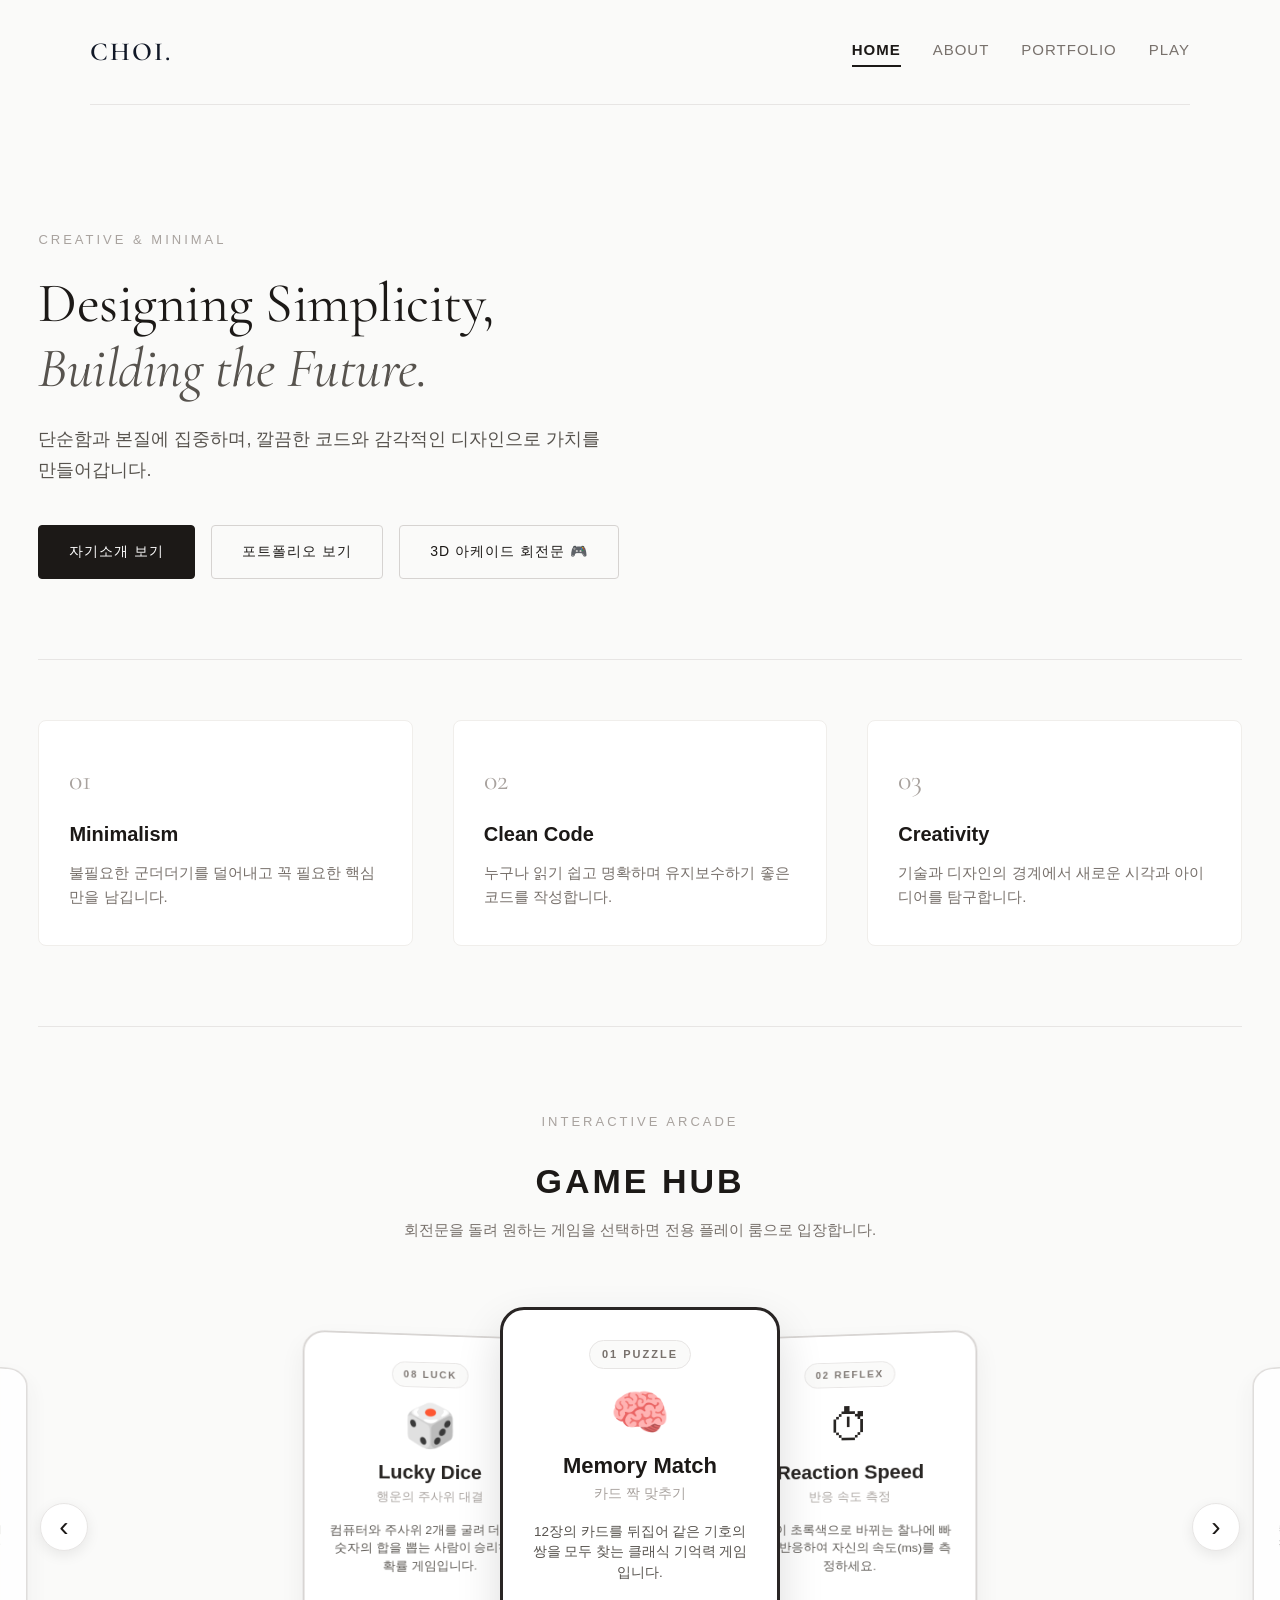
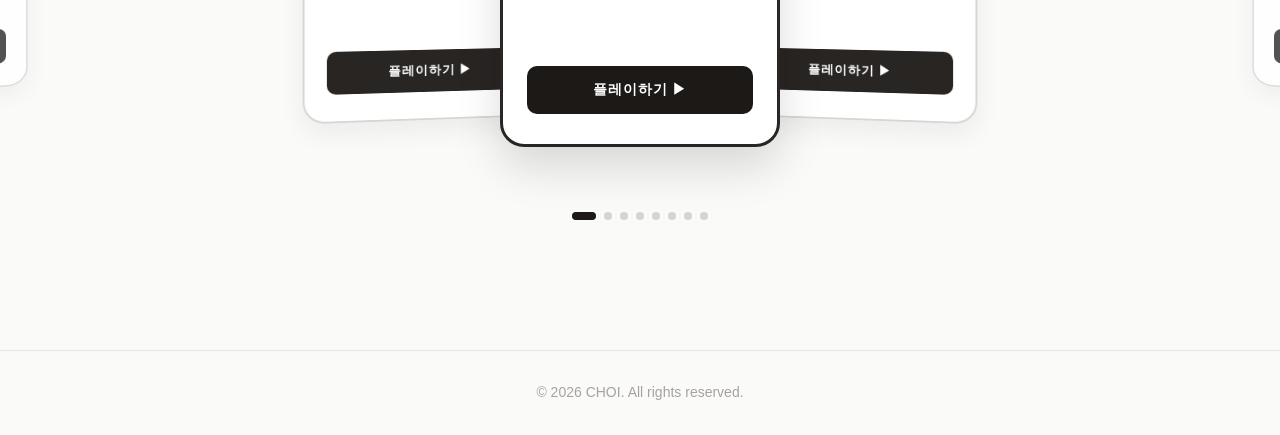
==== commit 56eb3501: "Implement 8-game 3D carousel and dedicated play arena" ====
--- a/index.html
+++ b/index.html
@@ -7,7 +7,7 @@
     <!-- 구글 폰트 -->
     <link rel="preconnect" href="https://fonts.googleapis.com">
     <link rel="preconnect" href="https://fonts.gstatic.com" crossorigin>
-    <link href="https://fonts.googleapis.com/css2?family=Cormorant+Garamond:ital,wght@0,400;0,600;1,400&family=Pretendard:wght@300;400;600&display=swap" rel="stylesheet">
+    <link href="https://fonts.googleapis.com/css2?family=Cormorant+Garamond:ital,wght@0,400;0,600;1,400&family=Pretendard:wght@300;400;600;700&display=swap" rel="stylesheet">
     <link rel="stylesheet" href="style.css">
 </head>
 <body>
@@ -40,7 +40,7 @@
             <div class="button-group">
                 <a href="about.html" class="btn btn-primary">자기소개 보기</a>
                 <a href="portfolio.html" class="btn btn-outline">포트폴리오 보기</a>
-                <a href="#playground" class="btn btn-outline">3D 회전문 게임 🎮</a>
+                <a href="#playground" class="btn btn-outline">3D 아케이드 회전문 🎮</a>
             </div>
         </section>
 
@@ -63,15 +63,15 @@
             </div>
         </section>
 
-        <!-- 3. 5-Card 3D 회전문 플레이그라운드 섹션 -->
+        <!-- 3. 8-Game 3D 아케이드 회전문 섹션 -->
         <section class="carousel-playground-section" id="playground">
             <div class="section-title-wrap">
                 <span class="category-tag">Interactive Arcade</span>
                 <h2 class="section-title">GAME HUB</h2>
-                <p class="section-desc">좌우로 둥글게 펼쳐진 5가지 게임을 드래그하거나 클릭하여 플레이하세요.</p>
-            </div>
-
-            <!-- 3D 래퍼 -->
+                <p class="section-desc">회전문을 돌려 원하는 게임을 선택하면 전용 플레이 룸으로 입장합니다.</p>
+            </div>
+
+            <!-- 3D 회전문 래퍼 -->
             <div class="carousel-3d-wrapper">
                 <!-- 이전 버튼 -->
                 <button class="carousel-arrow-btn prev-btn" id="prev-btn" aria-label="이전 게임">‹</button>
@@ -81,118 +81,98 @@
                     <div class="carousel-3d-cylinder" id="carousel-cylinder">
 
                         <!-- [게임 1] 카드 짝 맞추기 -->
-                        <div class="carousel-3d-card" data-index="0">
-                            <div class="game-hub-card">
-                                <div class="card-top-header">
-                                    <span class="header-icon">🧠</span>
-                                    <h3 class="header-title">Memory<br>Match</h3>
-                                    <span class="header-icon">🧠</span>
-                                </div>
-                                <div class="card-inner-box">
-                                    <div class="game-scoreboard">
-                                        <span>시도: <strong id="moves-count">0</strong>회</span>
-                                        <span>짝: <strong id="pairs-count">0</strong>/6</span>
-                                    </div>
-                                    <div class="memory-board" id="memory-board"></div>
-                                    <div class="game-control">
-                                        <button id="reset-memory-btn" class="btn-game">다시하기</button>
-                                    </div>
-                                </div>
+                        <div class="carousel-3d-card" data-index="0" data-game="memory">
+                            <div class="game-poster-card">
+                                <div class="poster-badge">01 PUZZLE</div>
+                                <div class="poster-icon">🧠</div>
+                                <h3 class="poster-title">Memory Match</h3>
+                                <p class="poster-korean">카드 짝 맞추기</p>
+                                <p class="poster-desc">12장의 카드를 뒤집어 같은 기호의 쌍을 모두 찾는 클래식 기억력 게임입니다.</p>
+                                <a href="play.html?game=memory" class="btn-play-now">플레이하기 ▶</a>
                             </div>
                         </div>
 
                         <!-- [게임 2] 반응 속도 테스트 -->
-                        <div class="carousel-3d-card" data-index="1">
-                            <div class="game-hub-card">
-                                <div class="card-top-header">
-                                    <span class="header-icon">⏱</span>
-                                    <h3 class="header-title">Reaction<br>Speed</h3>
-                                    <span class="header-icon">⏱</span>
-                                </div>
-                                <div class="card-inner-box">
-                                    <div class="game-scoreboard">
-                                        <span>기록: <strong id="reaction-result">-</strong></span>
-                                    </div>
-                                    <div class="reaction-box waiting" id="reaction-box">
-                                        <div class="reaction-content">
-                                            <span class="reaction-icon" id="reaction-icon">●</span>
-                                            <p class="reaction-text" id="reaction-text">클릭하여 시작</p>
-                                        </div>
-                                    </div>
-                                    <div class="game-control">
-                                        <button id="reset-reaction-btn" class="btn-game">초기화</button>
-                                    </div>
-                                </div>
+                        <div class="carousel-3d-card" data-index="1" data-game="reaction">
+                            <div class="game-poster-card">
+                                <div class="poster-badge">02 REFLEX</div>
+                                <div class="poster-icon">⏱</div>
+                                <h3 class="poster-title">Reaction Speed</h3>
+                                <p class="poster-korean">반응 속도 측정</p>
+                                <p class="poster-desc">화면이 초록색으로 바뀌는 찰나에 빠르게 반응하여 자신의 속도(ms)를 측정하세요.</p>
+                                <a href="play.html?game=reaction" class="btn-play-now">플레이하기 ▶</a>
                             </div>
                         </div>
 
                         <!-- [게임 3] 틱택토 -->
-                        <div class="carousel-3d-card" data-index="2">
-                            <div class="game-hub-card">
-                                <div class="card-top-header">
-                                    <span class="header-icon">✕</span>
-                                    <h3 class="header-title">Tic-Tac-Toe</h3>
-                                    <span class="header-icon">◯</span>
-                                </div>
-                                <div class="card-inner-box">
-                                    <div class="game-scoreboard">
-                                        <span id="tictactoe-status">당신의 차례 (X)</span>
-                                    </div>
-                                    <div class="tictactoe-board" id="tictactoe-board"></div>
-                                    <div class="game-control">
-                                        <button id="reset-tictactoe-btn" class="btn-game">새 게임</button>
-                                    </div>
-                                </div>
+                        <div class="carousel-3d-card" data-index="2" data-game="tictactoe">
+                            <div class="game-poster-card">
+                                <div class="poster-badge">03 STRATEGY</div>
+                                <div class="poster-icon">✕◯</div>
+                                <h3 class="poster-title">Tic-Tac-Toe</h3>
+                                <p class="poster-korean">3목 대결 vs AI</p>
+                                <p class="poster-desc">컴퓨터와 번갈아가며 가로, 세로, 대각선 3줄을 먼저 완성하면 승리하는 지능형 대결입니다.</p>
+                                <a href="play.html?game=tictactoe" class="btn-play-now">플레이하기 ▶</a>
                             </div>
                         </div>
 
                         <!-- [게임 4] 업다운 숫자 맞추기 -->
-                        <div class="carousel-3d-card" data-index="3">
-                            <div class="game-hub-card">
-                                <div class="card-top-header">
-                                    <span class="header-icon">⇅</span>
-                                    <h3 class="header-title">Up &<br>Down</h3>
-                                    <span class="header-icon">⇅</span>
-                                </div>
-                                <div class="card-inner-box">
-                                    <div class="game-scoreboard">
-                                        <span>기회: <strong id="updown-attempts">7</strong>회 남음</span>
-                                    </div>
-                                    <div class="updown-content">
-                                        <p class="updown-hint" id="updown-hint">1 ~ 100 사이 숫자</p>
-                                        <div class="updown-input-group">
-                                            <input type="number" id="updown-input" min="1" max="100" placeholder="숫자">
-                                            <button id="updown-guess-btn" class="btn-game-primary">확인</button>
-                                        </div>
-                                    </div>
-                                    <div class="game-control">
-                                        <button id="reset-updown-btn" class="btn-game">다시 뽑기</button>
-                                    </div>
-                                </div>
+                        <div class="carousel-3d-card" data-index="3" data-game="updown">
+                            <div class="game-poster-card">
+                                <div class="poster-badge">04 LOGIC</div>
+                                <div class="poster-icon">⇅</div>
+                                <h3 class="poster-title">Up & Down</h3>
+                                <p class="poster-korean">업다운 숫자 맞추기</p>
+                                <p class="poster-desc">1부터 100 사이의 숨겨진 숫자를 7번의 기회 안에 UP/DOWN 힌트로 추리해 보세요.</p>
+                                <a href="play.html?game=updown" class="btn-play-now">플레이하기 ▶</a>
                             </div>
                         </div>
 
                         <!-- [게임 5] 스피드 연타 -->
-                        <div class="carousel-3d-card" data-index="4">
-                            <div class="game-hub-card">
-                                <div class="card-top-header">
-                                    <span class="header-icon">👆</span>
-                                    <h3 class="header-title">Speed<br>Clicker</h3>
-                                    <span class="header-icon">👆</span>
-                                </div>
-                                <div class="card-inner-box">
-                                    <div class="game-scoreboard">
-                                        <span>시간: <strong id="clicker-timer">5.0</strong>s</span>
-                                        <span>클릭: <strong id="clicker-count">0</strong></span>
-                                    </div>
-                                    <div class="clicker-box">
-                                        <button id="clicker-btn" class="clicker-big-btn">여기를 광클!</button>
-                                        <p class="clicker-result" id="clicker-result">첫 클릭 시 5초 측정 시작</p>
-                                    </div>
-                                    <div class="game-control">
-                                        <button id="reset-clicker-btn" class="btn-game">다시하기</button>
-                                    </div>
-                                </div>
+                        <div class="carousel-3d-card" data-index="4" data-game="clicker">
+                            <div class="game-poster-card">
+                                <div class="poster-badge">05 SPEED</div>
+                                <div class="poster-icon">👆</div>
+                                <h3 class="poster-title">Speed Clicker</h3>
+                                <p class="poster-korean">5초 스피드 광클</p>
+                                <p class="poster-desc">5초 동안 버튼을 최대한 빠르게 연타하여 자신의 초당 클릭 속도(CPS)를 측정합니다.</p>
+                                <a href="play.html?game=clicker" class="btn-play-now">플레이하기 ▶</a>
+                            </div>
+                        </div>
+
+                        <!-- [게임 6] 가위바위보 -->
+                        <div class="carousel-3d-card" data-index="5" data-game="rps">
+                            <div class="game-poster-card">
+                                <div class="poster-badge">06 CHANCE</div>
+                                <div class="poster-icon">✌️</div>
+                                <h3 class="poster-title">Rock Paper Scissors</h3>
+                                <p class="poster-korean">가위바위보 연승</p>
+                                <p class="poster-desc">컴퓨터를 상대로 가위, 바위, 보를 겨루어 최고 몇 연승까지 기록할 수 있는지 도전하세요.</p>
+                                <a href="play.html?game=rps" class="btn-play-now">플레이하기 ▶</a>
+                            </div>
+                        </div>
+
+                        <!-- [게임 7] 두더지 잡기 -->
+                        <div class="carousel-3d-card" data-index="6" data-game="mole">
+                            <div class="game-poster-card">
+                                <div class="poster-badge">07 ACTION</div>
+                                <div class="poster-icon">🐹</div>
+                                <h3 class="poster-title">Whack-a-Mole</h3>
+                                <p class="poster-korean">미니 두더지 잡기</p>
+                                <p class="poster-desc">3x3 구멍에서 불쑥 튀어나오는 두더지를 15초 동안 빠르게 잡아 점수를 획득하세요.</p>
+                                <a href="play.html?game=mole" class="btn-play-now">플레이하기 ▶</a>
+                            </div>
+                        </div>
+
+                        <!-- [게임 8] 주사위 대결 -->
+                        <div class="carousel-3d-card" data-index="7" data-game="dice">
+                            <div class="game-poster-card">
+                                <div class="poster-badge">08 LUCK</div>
+                                <div class="poster-icon">🎲</div>
+                                <h3 class="poster-title">Lucky Dice</h3>
+                                <p class="poster-korean">행운의 주사위 대결</p>
+                                <p class="poster-desc">컴퓨터와 주사위 2개를 굴려 더 높은 숫자의 합을 뽑는 사람이 승리하는 확률 게임입니다.</p>
+                                <a href="play.html?game=dice" class="btn-play-now">플레이하기 ▶</a>
                             </div>
                         </div>
 
@@ -203,13 +183,16 @@
                 <button class="carousel-arrow-btn next-btn" id="next-btn" aria-label="다음 게임">›</button>
             </div>
 
-            <!-- 하단 동그라미 인디케이터 (5개) -->
+            <!-- 하단 8개 인디케이터 점 -->
             <div class="carousel-indicators" id="carousel-indicators">
-                <button class="indicator-dot active" data-index="0" aria-label="1번 게임"></button>
-                <button class="indicator-dot" data-index="1" aria-label="2번 게임"></button>
-                <button class="indicator-dot" data-index="2" aria-label="3번 게임"></button>
-                <button class="indicator-dot" data-index="3" aria-label="4번 게임"></button>
-                <button class="indicator-dot" data-index="4" aria-label="5번 게임"></button>
+                <button class="indicator-dot active" data-index="0" aria-label="1번"></button>
+                <button class="indicator-dot" data-index="1" aria-label="2번"></button>
+                <button class="indicator-dot" data-index="2" aria-label="3번"></button>
+                <button class="indicator-dot" data-index="3" aria-label="4번"></button>
+                <button class="indicator-dot" data-index="4" aria-label="5번"></button>
+                <button class="indicator-dot" data-index="5" aria-label="6번"></button>
+                <button class="indicator-dot" data-index="6" aria-label="7번"></button>
+                <button class="indicator-dot" data-index="7" aria-label="8번"></button>
             </div>
         </section>
     </main>
--- a/style.css
+++ b/style.css
@@ -217,7 +217,7 @@
 }
 
 /* ===================================================
-   5-Card 3D 파노라마 회전문 (GAME HUB 프리미엄 디자인)
+   8-Card 3D 아케이드 회전문 (GAME HUB 포스터 카드)
 =================================================== */
 .carousel-playground-section {
     padding-top: 80px;
@@ -231,7 +231,7 @@
 
 .section-title {
     font-family: 'Pretendard', -apple-system, sans-serif;
-    font-size: 32px;
+    font-size: 34px;
     font-weight: 800;
     letter-spacing: 3px;
     color: #1c1917;
@@ -251,13 +251,14 @@
     display: flex;
     align-items: center;
     justify-content: center;
-}
-
-/* 3D 원근감 공간 (Scene) */
+    touch-action: pan-y;
+}
+
+/* 3D 원근감 씬 (Scene) */
 .carousel-3d-scene {
     width: 100%;
-    height: 560px;
-    perspective: 1200px;
+    height: 520px;
+    perspective: 1100px;
     perspective-origin: 50% 50%;
     display: flex;
     align-items: center;
@@ -265,6 +266,7 @@
     position: relative;
     cursor: grab;
     user-select: none;
+    -webkit-user-select: none;
     overflow: visible;
 }
 
@@ -274,132 +276,126 @@
 
 /* 회전 기둥 (Cylinder Container) */
 .carousel-3d-cylinder {
-    width: 290px;
-    height: 480px;
+    width: 280px;
+    height: 440px;
     position: relative;
     transform-style: preserve-3d;
     display: flex;
     align-items: center;
     justify-content: center;
-}
-
-/* 3D 카드 기본 스타일 */
+    transition: transform 0.35s cubic-bezier(0.25, 1, 0.5, 1);
+    will-change: transform;
+}
+
+.carousel-3d-cylinder.dragging {
+    transition: none !important;
+}
+
+/* 3D 포스터 카드 기본 스타일 (가볍고 60fps 유지) */
 .carousel-3d-card {
     position: absolute;
-    width: 290px;
+    width: 280px;
+    height: 440px;
     left: 0;
     top: 0;
     transform-style: preserve-3d;
-    transition: transform 0.55s cubic-bezier(0.2, 0.8, 0.25, 1), 
-                opacity 0.55s ease, 
-                filter 0.55s ease;
-    cursor: pointer;
-}
-
-/* ===================================================
-   미리보기 이미지와 완벽히 일치하는 카드 비주얼
-=================================================== */
-.game-hub-card {
+    transition: transform 0.35s cubic-bezier(0.25, 1, 0.5, 1), 
+                opacity 0.35s ease;
+    cursor: pointer;
+    will-change: transform, opacity;
+}
+
+/* 아케이드 게임 포스터 카드 외형 */
+.game-poster-card {
     width: 100%;
+    height: 100%;
     background-color: #ffffff;
     border: 2px solid #d6d3d1;
     border-radius: 24px;
-    box-shadow: 0 10px 25px rgba(0, 0, 0, 0.06);
-    overflow: hidden;
-    transition: all 0.35s ease;
-}
-
-/* 상단 큼직한 아이콘과 제목 영역 */
-.card-top-header {
-    display: flex;
-    justify-content: space-between;
-    align-items: center;
-    padding: 18px 20px 8px 20px;
-}
-
-.header-icon {
-    font-size: 24px;
+    box-shadow: 0 12px 28px rgba(0, 0, 0, 0.06);
+    padding: 30px 24px;
+    display: flex;
+    flex-direction: column;
+    align-items: center;
+    text-align: center;
+    transition: all 0.3s ease;
+}
+
+.poster-badge {
+    font-size: 11px;
+    font-weight: 700;
+    letter-spacing: 2px;
+    padding: 4px 12px;
+    background-color: #fafaf9;
+    border: 1px solid #e7e5e4;
+    border-radius: 20px;
+    color: #78716c;
+    margin-bottom: 20px;
+}
+
+.poster-icon {
+    font-size: 48px;
     line-height: 1;
-}
-
-.header-title {
+    margin-bottom: 16px;
+}
+
+.poster-title {
     font-family: 'Pretendard', sans-serif;
-    font-size: 19px;
+    font-size: 22px;
     font-weight: 700;
     color: #1c1917;
-    text-align: center;
+    margin-bottom: 4px;
     line-height: 1.2;
-    margin: 0;
-}
-
-/* 카드 내부 라운드 박스 (미리보기 이미지의 안쪽 패널) */
-.card-inner-box {
-    background-color: #f7f6f4;
-    border-radius: 18px;
-    margin: 8px 12px 14px 12px;
-    padding: 16px 14px;
-    border: 1px solid #ebe9e6;
-    box-shadow: inset 0 1px 2px rgba(0, 0, 0, 0.02);
-}
-
-/* 정면 활성 카드의 강조 스타일 */
+}
+
+.poster-korean {
+    font-size: 13.5px;
+    color: #a8a29e;
+    margin-bottom: 16px;
+}
+
+.poster-desc {
+    font-size: 13.5px;
+    color: #57534e;
+    line-height: 1.5;
+    flex: 1;
+}
+
+/* [ 플레이하기 ▶ ] 버튼 */
+.btn-play-now {
+    display: inline-block;
+    width: 100%;
+    padding: 12px;
+    background-color: #1c1917;
+    color: #ffffff;
+    font-size: 14px;
+    font-weight: 600;
+    border-radius: 10px;
+    letter-spacing: 1px;
+    transition: background-color 0.2s ease, transform 0.1s ease;
+    margin-top: 15px;
+}
+
+.btn-play-now:hover {
+    background-color: #44403c;
+    transform: translateY(-2px);
+}
+
+/* 정면 활성 카드 강조 */
 .carousel-3d-card.active {
     opacity: 1 !important;
-    filter: none !important;
     cursor: default;
-    z-index: 20;
-}
-
-.carousel-3d-card.active .game-hub-card {
+    z-index: 25;
+}
+
+.carousel-3d-card.active .game-poster-card {
     border: 3.5px solid #292524;
-    box-shadow: 0 20px 40px rgba(0, 0, 0, 0.12);
+    box-shadow: 0 20px 45px rgba(0, 0, 0, 0.14);
 }
 
 /* 양옆 대기 카드 호버 */
 .carousel-3d-card:not(.active):hover {
     opacity: 0.95 !important;
-    filter: brightness(1) !important;
-}
-
-/* 카드 내부 스코어보드 */
-.game-scoreboard {
-    display: flex;
-    justify-content: space-between;
-    font-size: 13px;
-    color: #57534e;
-    padding: 8px 12px;
-    background-color: #ffffff;
-    border-radius: 8px;
-    margin-bottom: 12px;
-    border: 1px solid #e7e5e4;
-    text-align: center;
-}
-
-.game-scoreboard strong {
-    color: #1c1917;
-}
-
-.game-control {
-    margin-top: 14px;
-    text-align: center;
-}
-
-.btn-game {
-    background-color: #ffffff;
-    color: #1c1917;
-    border: 1px solid #d6d3d1;
-    padding: 7px 18px;
-    font-size: 12.5px;
-    font-weight: 500;
-    border-radius: 8px;
-    cursor: pointer;
-    transition: all 0.2s ease;
-}
-
-.btn-game:hover {
-    background-color: #1c1917;
-    color: #ffffff;
-    border-color: #1c1917;
 }
 
 /* 화살표 버튼 */
@@ -407,10 +403,10 @@
     background-color: #ffffff;
     color: #1c1917;
     border: 1px solid #e7e5e4;
-    width: 46px;
-    height: 46px;
+    width: 48px;
+    height: 48px;
     border-radius: 50%;
-    font-size: 26px;
+    font-size: 28px;
     line-height: 1;
     display: flex;
     align-items: center;
@@ -419,7 +415,7 @@
     z-index: 30;
     flex-shrink: 0;
     box-shadow: 0 4px 14px rgba(0, 0, 0, 0.08);
-    transition: all 0.25s ease;
+    transition: all 0.2s ease;
 }
 
 .carousel-arrow-btn:hover {
@@ -430,14 +426,14 @@
 }
 
 .prev-btn {
-    margin-right: 12px;
+    margin-right: 14px;
 }
 
 .next-btn {
-    margin-left: 12px;
-}
-
-/* 동그라미 인디케이터 */
+    margin-left: 14px;
+}
+
+/* 동그라미 인디케이터 (8개) */
 .carousel-indicators {
     display: flex;
     justify-content: center;
@@ -452,7 +448,7 @@
     background-color: #d6d3d1;
     border: none;
     cursor: pointer;
-    transition: all 0.3s ease;
+    transition: all 0.25s ease;
     padding: 0;
 }
 
@@ -461,34 +457,139 @@
     background-color: #1c1917;
 }
 
-/* ---------------------------------------------------
-   게임 1: 카드 짝 맞추기
---------------------------------------------------- */
-.memory-board {
+/* ===================================================
+   개별 게임 전용 플레이 페이지 (play.html)
+=================================================== */
+.play-page-body {
+    background-color: #f6f5f3;
+}
+
+.game-arena-header {
+    text-align: center;
+    margin-bottom: 35px;
+}
+
+.back-link {
+    display: inline-block;
+    font-size: 14px;
+    color: #78716c;
+    margin-bottom: 12px;
+    font-weight: 500;
+}
+
+.back-link:hover {
+    color: #1c1917;
+    text-decoration: underline;
+}
+
+.arena-title {
+    font-family: 'Pretendard', sans-serif;
+    font-size: 38px;
+    font-weight: 800;
+    color: #1c1917;
+    margin-bottom: 8px;
+}
+
+.arena-desc {
+    font-size: 16px;
+    color: #57534e;
+    max-width: 500px;
+    margin: 0 auto;
+}
+
+/* 게임 스테이지 중앙 카드 */
+.game-stage-container {
+    max-width: 580px;
+    margin: 0 auto 50px auto;
+    background-color: #ffffff;
+    border: 1px solid #e7e5e4;
+    border-radius: 20px;
+    padding: 36px 32px;
+    box-shadow: 0 10px 30px rgba(0, 0, 0, 0.06);
+}
+
+.single-game-panel {
+    display: none;
+}
+
+.single-game-panel.active {
+    display: block;
+}
+
+.arena-scoreboard {
+    display: flex;
+    justify-content: space-between;
+    font-size: 15px;
+    color: #57534e;
+    padding: 12px 18px;
+    background-color: #fafaf9;
+    border-radius: 8px;
+    border: 1px solid #e7e5e4;
+    margin-bottom: 24px;
+}
+
+.arena-scoreboard strong {
+    color: #1c1917;
+}
+
+.arena-controls {
+    margin-top: 24px;
+    text-align: center;
+}
+
+.btn-game-primary {
+    background-color: #1c1917;
+    color: #ffffff;
+    border: 1px solid #1c1917;
+    padding: 12px 28px;
+    font-size: 15px;
+    font-weight: 600;
+    border-radius: 8px;
+    cursor: pointer;
+    transition: all 0.2s ease;
+}
+
+.btn-game-primary:hover {
+    background-color: #44403c;
+}
+
+.btn-game {
+    background-color: #ffffff;
+    color: #1c1917;
+    border: 1px solid #d6d3d1;
+    padding: 10px 22px;
+    font-size: 14px;
+    border-radius: 8px;
+    cursor: pointer;
+    transition: all 0.2s ease;
+}
+
+.btn-game:hover {
+    background-color: #1c1917;
+    color: #ffffff;
+}
+
+/* 1. 아레나 카드 맞추기 */
+.arena-memory-board {
     display: grid;
     grid-template-columns: repeat(4, 1fr);
-    gap: 6px;
+    gap: 10px;
     perspective: 800px;
 }
 
 .memory-card {
+    aspect-ratio: 1 / 1;
     position: relative;
-    aspect-ratio: 1 / 1;
     cursor: pointer;
     transform-style: preserve-3d;
-    transition: transform 0.4s ease;
-    border-radius: 6px;
+    transition: transform 0.35s ease;
+    border-radius: 8px;
     user-select: none;
 }
 
 .memory-card.flipped,
 .memory-card.matched {
     transform: rotateY(180deg);
-}
-
-.memory-card.matched {
-    cursor: default;
-    opacity: 0.85;
 }
 
 .card-face {
@@ -496,12 +597,12 @@
     width: 100%;
     height: 100%;
     backface-visibility: hidden;
-    border-radius: 6px;
-    display: flex;
-    align-items: center;
-    justify-content: center;
-    font-size: 18px;
-    box-shadow: 0 2px 4px rgba(0, 0, 0, 0.05);
+    border-radius: 8px;
+    display: flex;
+    align-items: center;
+    justify-content: center;
+    font-size: 26px;
+    box-shadow: 0 2px 6px rgba(0, 0, 0, 0.06);
 }
 
 .card-front {
@@ -516,209 +617,324 @@
     border: 1px solid #e7e5e4;
 }
 
-/* ---------------------------------------------------
-   게임 2: 반응 속도 테스트
---------------------------------------------------- */
-.reaction-box {
-    border-radius: 12px;
-    min-height: 170px;
-    display: flex;
-    align-items: center;
-    justify-content: center;
-    cursor: pointer;
-    transition: background-color 0.25s ease, color 0.25s ease;
+/* 2. 아레나 반응 속도 */
+.arena-reaction-box {
+    border-radius: 14px;
+    min-height: 240px;
+    display: flex;
+    align-items: center;
+    justify-content: center;
+    cursor: pointer;
+    text-align: center;
+    padding: 20px;
+    transition: background-color 0.2s ease;
     user-select: none;
-    text-align: center;
-    padding: 14px;
-}
-
-.reaction-box.waiting {
-    background-color: #ffffff;
+}
+
+.arena-reaction-box.waiting {
+    background-color: #fafaf9;
+    border: 2px dashed #d6d3d1;
     color: #44403c;
-    border: 2px dashed #d6d3d1;
-}
-
-.reaction-box.ready {
+}
+
+.arena-reaction-box.ready {
     background-color: #f87171;
     color: #ffffff;
 }
 
-.reaction-box.now {
+.arena-reaction-box.now {
     background-color: #10b981;
     color: #ffffff;
 }
 
-.reaction-box.result {
+.arena-reaction-box.result {
     background-color: #292524;
     color: #ffffff;
 }
 
-.reaction-content {
-    pointer-events: none;
-}
-
 .reaction-icon {
-    font-size: 26px;
+    font-size: 36px;
     display: block;
-    margin-bottom: 4px;
+    margin-bottom: 8px;
 }
 
 .reaction-text {
-    font-size: 15px;
-    font-weight: 600;
-}
-
-/* ---------------------------------------------------
-   게임 3: 틱택토 (미리보기 이미지처럼 선형 그리드)
---------------------------------------------------- */
-.tictactoe-board {
+    font-size: 20px;
+    font-weight: 700;
+}
+
+/* 3. 아레나 틱택토 */
+.arena-tictactoe-board {
     display: grid;
     grid-template-columns: repeat(3, 1fr);
-    gap: 6px;
-    max-width: 200px;
+    gap: 10px;
+    max-width: 280px;
     margin: 0 auto;
 }
 
 .tictactoe-cell {
     aspect-ratio: 1 / 1;
+    background-color: #fafaf9;
+    border: 1px solid #d6d3d1;
+    border-radius: 10px;
+    display: flex;
+    align-items: center;
+    justify-content: center;
+    font-size: 38px;
+    font-weight: 700;
+    cursor: pointer;
+    transition: background-color 0.2s ease;
+    user-select: none;
+}
+
+.tictactoe-cell:hover {
+    background-color: #f0eeeb;
+}
+
+.tictactoe-cell.x { color: #1c1917; }
+.tictactoe-cell.o { color: #78716c; }
+
+/* 4. 아레나 업다운 */
+.arena-updown-box {
+    text-align: center;
+    padding: 20px 0;
+}
+
+.arena-hint-text {
+    font-size: 18px;
+    font-weight: 600;
+    color: #1c1917;
+    margin-bottom: 20px;
+    min-height: 28px;
+}
+
+.arena-input-row {
+    display: flex;
+    justify-content: center;
+    gap: 10px;
+}
+
+.arena-input-row input {
+    width: 140px;
+    padding: 12px;
+    font-size: 18px;
+    border: 1px solid #d6d3d1;
+    border-radius: 8px;
+    text-align: center;
+    outline: none;
+}
+
+/* 5. 아레나 스피드 클릭 */
+.arena-clicker-box {
+    text-align: center;
+    padding: 20px 0;
+}
+
+.arena-big-clicker {
+    width: 220px;
+    height: 120px;
+    font-size: 18px;
+    font-weight: 700;
+    background-color: #292524;
+    color: #ffffff;
+    border: none;
+    border-radius: 14px;
+    cursor: pointer;
+    box-shadow: 0 6px 18px rgba(0, 0, 0, 0.12);
+    transition: transform 0.1s ease;
+}
+
+.arena-big-clicker:active {
+    transform: scale(0.95);
+    background-color: #10b981;
+}
+
+.arena-result-text {
+    margin-top: 18px;
+    font-size: 15px;
+    color: #78716c;
+}
+
+/* 6. 아레나 가위바위보 */
+.arena-rps-box {
+    text-align: center;
+    padding: 10px 0;
+}
+
+.rps-battle-display {
+    display: flex;
+    justify-content: center;
+    align-items: center;
+    gap: 30px;
+    margin-bottom: 24px;
+}
+
+.rps-fighter {
+    display: flex;
+    flex-direction: column;
+    align-items: center;
+}
+
+.rps-label {
+    font-size: 14px;
+    color: #78716c;
+    margin-bottom: 6px;
+}
+
+.rps-hand {
+    font-size: 56px;
+    line-height: 1;
+}
+
+.rps-vs {
+    font-size: 22px;
+    font-weight: 800;
+    color: #a8a29e;
+}
+
+.rps-buttons-row {
+    display: flex;
+    justify-content: center;
+    gap: 12px;
+    margin-top: 15px;
+}
+
+.btn-rps {
+    padding: 12px 22px;
+    font-size: 16px;
+    font-weight: 600;
+    background-color: #fafaf9;
+    border: 1px solid #d6d3d1;
+    border-radius: 10px;
+    cursor: pointer;
+    transition: all 0.2s ease;
+}
+
+.btn-rps:hover {
+    background-color: #1c1917;
+    color: #ffffff;
+    border-color: #1c1917;
+}
+
+/* 7. 아레나 두더지 잡기 */
+.arena-mole-grid {
+    display: grid;
+    grid-template-columns: repeat(3, 1fr);
+    gap: 12px;
+    max-width: 320px;
+    margin: 0 auto;
+}
+
+.mole-hole {
+    aspect-ratio: 1 / 1;
+    background-color: #44403c;
+    border-radius: 50%;
+    display: flex;
+    align-items: center;
+    justify-content: center;
+    font-size: 40px;
+    cursor: pointer;
+    user-select: none;
+    box-shadow: inset 0 4px 8px rgba(0, 0, 0, 0.4);
+    transition: transform 0.1s ease;
+}
+
+.mole-hole.has-mole {
+    background-color: #78716c;
+}
+
+.mole-hole.has-mole::after {
+    content: '🐹';
+}
+
+.mole-hole:active {
+    transform: scale(0.95);
+}
+
+/* 8. 아레나 주사위 대결 */
+.arena-dice-box {
+    text-align: center;
+    padding: 10px 0;
+}
+
+.dice-battle-row {
+    display: flex;
+    justify-content: center;
+    align-items: center;
+    gap: 30px;
+    margin-bottom: 24px;
+}
+
+.dice-side {
+    display: flex;
+    flex-direction: column;
+    align-items: center;
+}
+
+.dice-label {
+    font-size: 14px;
+    color: #78716c;
+    margin-bottom: 8px;
+}
+
+.dice-pair {
+    display: flex;
+    gap: 8px;
+}
+
+.dice-cube {
+    font-size: 44px;
+    line-height: 1;
+}
+
+.dice-sum {
+    font-size: 15px;
+    color: #1c1917;
+    margin-top: 6px;
+}
+
+.dice-vs {
+    font-size: 22px;
+    font-weight: 800;
+    color: #a8a29e;
+}
+
+/* 하단 다른 게임 바로가기 알약 버튼 */
+.arena-bottom-nav {
+    text-align: center;
+    margin-top: 40px;
+}
+
+.arena-bottom-nav p {
+    font-size: 14px;
+    color: #78716c;
+    margin-bottom: 12px;
+}
+
+.game-pill-list {
+    display: flex;
+    justify-content: center;
+    gap: 8px;
+    flex-wrap: wrap;
+    max-width: 700px;
+    margin: 0 auto;
+}
+
+.game-pill {
+    display: inline-block;
+    padding: 8px 16px;
     background-color: #ffffff;
     border: 1px solid #d6d3d1;
-    border-radius: 8px;
-    display: flex;
-    align-items: center;
-    justify-content: center;
-    font-family: 'Pretendard', sans-serif;
-    font-size: 26px;
-    font-weight: 700;
-    cursor: pointer;
-    transition: background-color 0.2s ease;
-    user-select: none;
-}
-
-.tictactoe-cell:hover {
-    background-color: #f0eeeb;
-}
-
-.tictactoe-cell.x {
-    color: #1c1917;
-}
-
-.tictactoe-cell.o {
-    color: #78716c;
-}
-
-/* ---------------------------------------------------
-   게임 4: 업다운
---------------------------------------------------- */
-.updown-content {
-    text-align: center;
-    padding: 10px 0;
-}
-
-.updown-hint {
-    font-size: 14.5px;
-    font-weight: 600;
-    color: #1c1917;
-    margin-bottom: 14px;
-    min-height: 24px;
-}
-
-.updown-input-group {
-    display: flex;
-    justify-content: center;
-    gap: 6px;
-}
-
-.updown-input-group input {
-    width: 100px;
-    padding: 8px;
-    font-size: 15px;
-    border: 1px solid #d6d3d1;
-    border-radius: 8px;
-    text-align: center;
-    outline: none;
-}
-
-.updown-input-group input:focus {
+    border-radius: 20px;
+    font-size: 13.5px;
+    color: #57534e;
+    transition: all 0.2s ease;
+}
+
+.game-pill:hover {
+    background-color: #1c1917;
+    color: #ffffff;
     border-color: #1c1917;
-}
-
-.btn-game-primary {
-    background-color: #1c1917;
-    color: #ffffff;
-    border: 1px solid #1c1917;
-    padding: 8px 16px;
-    font-size: 13px;
-    border-radius: 8px;
-    cursor: pointer;
-    transition: background-color 0.2s ease;
-}
-
-.btn-game-primary:hover {
-    background-color: #44403c;
-}
-
-/* ---------------------------------------------------
-   게임 5: 스피드 연타
---------------------------------------------------- */
-.clicker-box {
-    text-align: center;
-    padding: 10px 0;
-}
-
-.clicker-big-btn {
-    width: 150px;
-    height: 85px;
-    font-size: 15px;
-    font-weight: 700;
-    background-color: #292524;
-    color: #ffffff;
-    border: none;
-    border-radius: 12px;
-    cursor: pointer;
-    transition: transform 0.1s ease, background-color 0.2s ease;
-    box-shadow: 0 4px 12px rgba(0, 0, 0, 0.1);
-}
-
-.clicker-big-btn:active {
-    transform: scale(0.95);
-    background-color: #10b981;
-}
-
-.clicker-result {
-    margin-top: 12px;
-    font-size: 13px;
-    color: #78716c;
-    min-height: 20px;
-}
-
-/* ===================================================
-   서브 페이지 (About, Portfolio)
-=================================================== */
-.page-header {
-    margin-bottom: 40px;
-}
-
-.page-header h1 {
-    font-family: 'Cormorant Garamond', serif;
-    font-size: 48px;
-    color: #1c1917;
-    margin-bottom: 10px;
-}
-
-.page-header .description {
-    font-size: 17px;
-    color: #78716c;
-}
-
-.placeholder-box {
-    background-color: #ffffff;
-    border: 2px dashed #e7e5e4;
-    border-radius: 8px;
-    padding: 80px 20px;
-    text-align: center;
-    color: #a8a29e;
-    font-size: 16px;
 }
 
 /* ===================================================
@@ -733,7 +949,7 @@
 }
 
 /* ===================================================
-   반응형 (모바일 & 태블릿)
+   반응형 (모바일)
 =================================================== */
 @media (max-width: 900px) {
     .carousel-3d-scene {
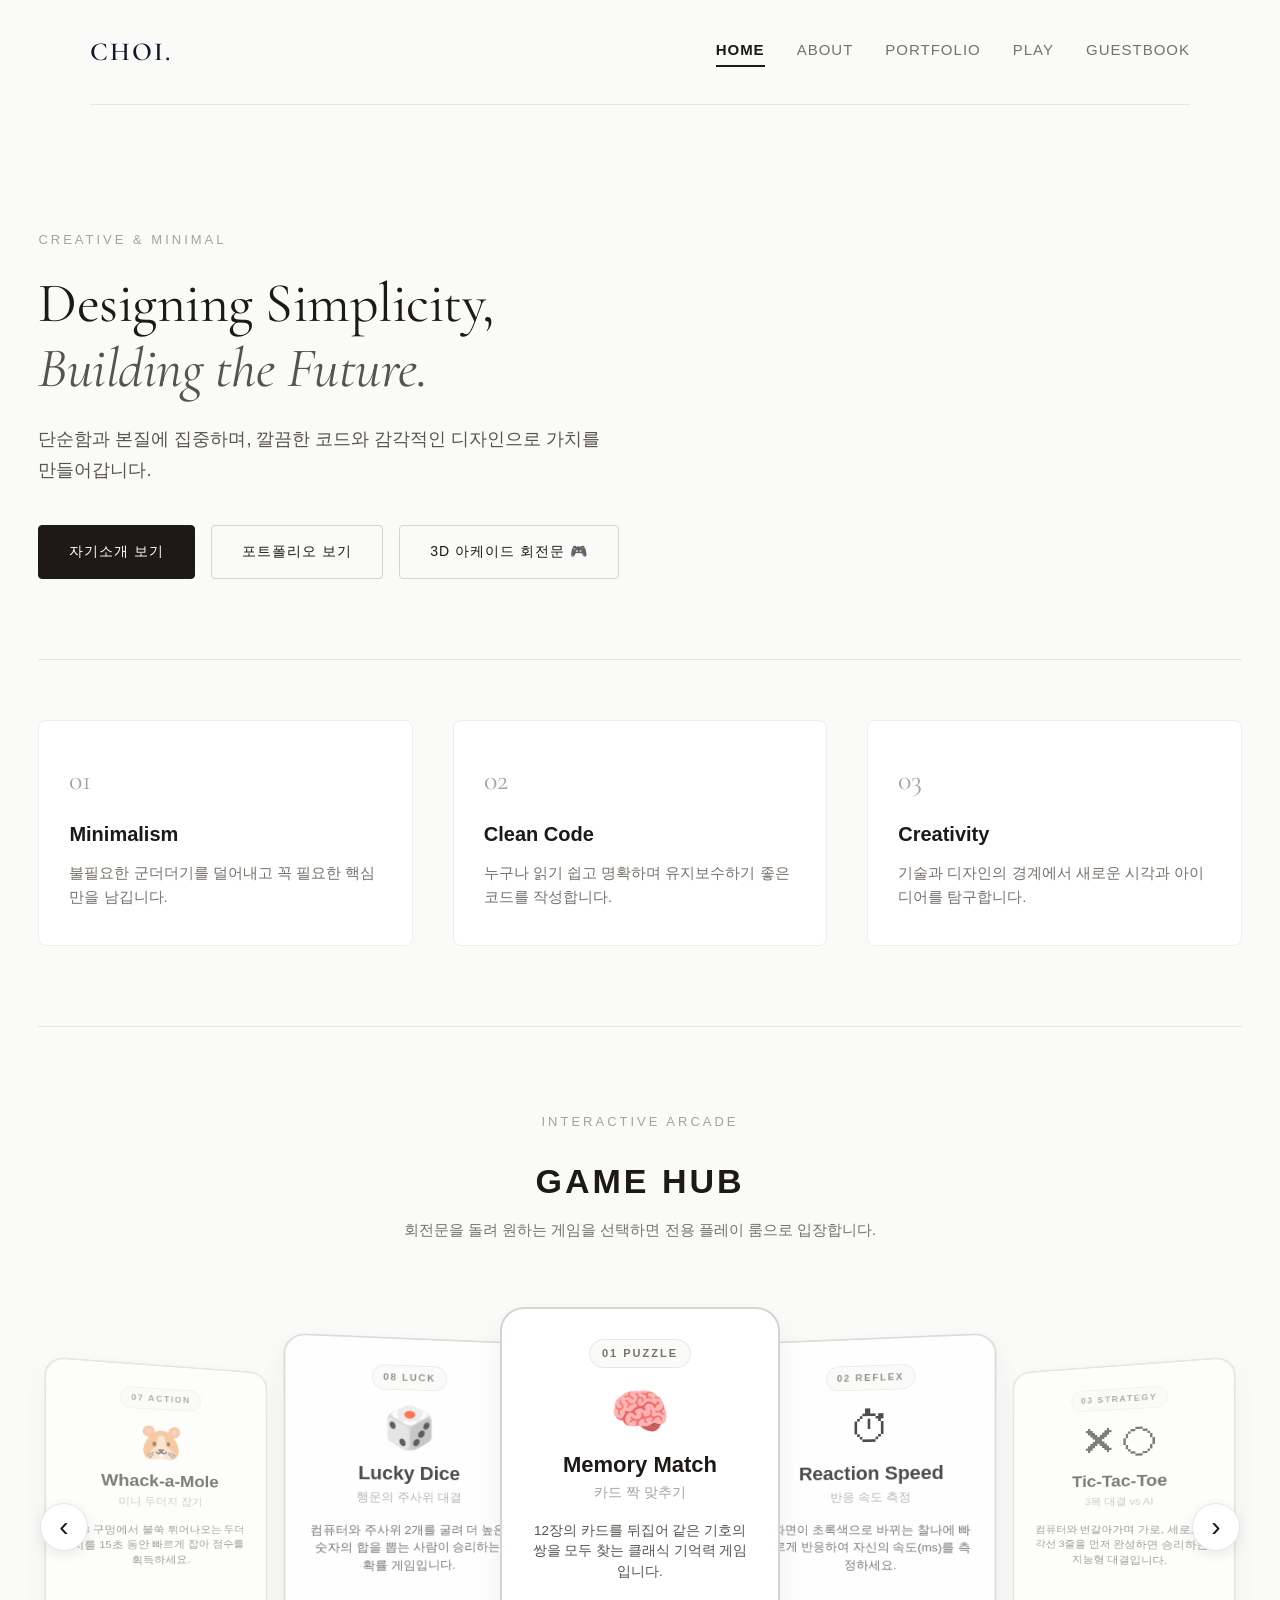
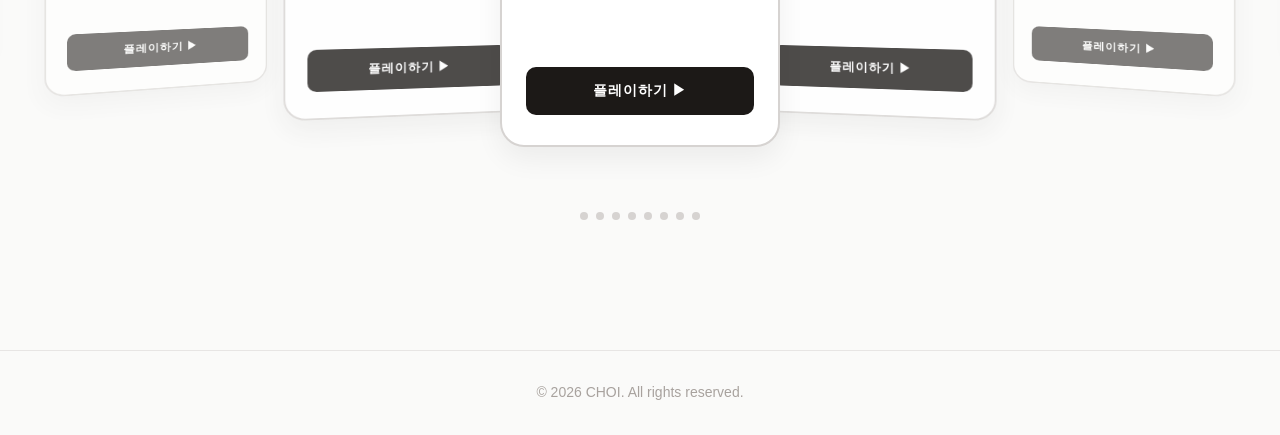
==== commit c952ac73: "feat: Add Firebase Firestore guestbook page and organize preview assets" ====
--- a/index.html
+++ b/index.html
@@ -21,6 +21,7 @@
             <a href="about.html">About</a>
             <a href="portfolio.html">Portfolio</a>
             <a href="#playground">Play</a>
+            <a href="guestbook.html">Guestbook</a>
         </nav>
     </header>
 
--- a/style.css
+++ b/style.css
@@ -283,15 +283,9 @@
     display: flex;
     align-items: center;
     justify-content: center;
-    transition: transform 0.35s cubic-bezier(0.25, 1, 0.5, 1);
-    will-change: transform;
-}
-
-.carousel-3d-cylinder.dragging {
-    transition: none !important;
-}
-
-/* 3D 포스터 카드 기본 스타일 (가볍고 60fps 유지) */
+}
+
+/* 3D 포스터 카드 기본 스타일 (부드러운 버터 관성 감속 0.5s) */
 .carousel-3d-card {
     position: absolute;
     width: 280px;
@@ -299,10 +293,15 @@
     left: 0;
     top: 0;
     transform-style: preserve-3d;
-    transition: transform 0.35s cubic-bezier(0.25, 1, 0.5, 1), 
-                opacity 0.35s ease;
+    transition: transform 0.5s cubic-bezier(0.16, 1, 0.3, 1), 
+                opacity 0.5s cubic-bezier(0.16, 1, 0.3, 1);
     cursor: pointer;
     will-change: transform, opacity;
+}
+
+/* 드래그 중에는 딜레이 없이 마우스/손가락을 1:1로 즉각 추적 */
+.carousel-3d-scene.is-dragging .carousel-3d-card {
+    transition: none !important;
 }
 
 /* 아케이드 게임 포스터 카드 외형 */
@@ -973,3 +972,206 @@
         font-size: 20px;
     }
 }
+
+/* ===================================================
+   방명록 (Guestbook) 스타일
+=================================================== */
+.guestbook-layout {
+    display: grid;
+    grid-template-columns: 360px 1fr;
+    gap: 40px;
+    align-items: start;
+    margin-top: 30px;
+}
+
+/* 방명록 입력 카드 */
+.guestbook-form-card {
+    background-color: #ffffff;
+    border: 1px solid #e7e5e4;
+    border-radius: 12px;
+    padding: 28px;
+    box-shadow: 0 4px 20px rgba(0, 0, 0, 0.02);
+    position: sticky;
+    top: 30px;
+}
+
+.guestbook-form-card h2 {
+    font-size: 18px;
+    font-weight: 600;
+    color: #1c1917;
+    margin-bottom: 20px;
+}
+
+.guestbook-form .form-group {
+    margin-bottom: 18px;
+}
+
+.guestbook-form label {
+    display: block;
+    font-size: 13px;
+    font-weight: 600;
+    color: #78716c;
+    margin-bottom: 8px;
+    letter-spacing: 0.5px;
+}
+
+.guestbook-form input,
+.guestbook-form textarea {
+    width: 100%;
+    padding: 12px 14px;
+    border: 1px solid #e7e5e4;
+    border-radius: 8px;
+    font-family: inherit;
+    font-size: 14px;
+    color: #1c1917;
+    background-color: #fafaf9;
+    transition: all 0.2s ease;
+}
+
+.guestbook-form input:focus,
+.guestbook-form textarea:focus {
+    outline: none;
+    border-color: #1c1917;
+    background-color: #ffffff;
+    box-shadow: 0 0 0 3px rgba(28, 25, 23, 0.05);
+}
+
+.guestbook-form textarea {
+    resize: vertical;
+    min-height: 120px;
+    line-height: 1.6;
+}
+
+.guestbook-submit-btn {
+    width: 100%;
+    padding: 13px;
+    background-color: #1c1917;
+    color: #ffffff;
+    border: none;
+    border-radius: 8px;
+    font-size: 14px;
+    font-weight: 600;
+    cursor: pointer;
+    transition: all 0.2s ease;
+}
+
+.guestbook-submit-btn:hover:not(:disabled) {
+    background-color: #44403c;
+    transform: translateY(-1px);
+}
+
+.guestbook-submit-btn:disabled {
+    background-color: #a8a29e;
+    cursor: not-allowed;
+    transform: none;
+}
+
+/* 방명록 목록 섹션 */
+.guestbook-list-header {
+    display: flex;
+    justify-content: space-between;
+    align-items: center;
+    padding-bottom: 14px;
+    border-bottom: 1px solid #e7e5e4;
+    margin-bottom: 24px;
+}
+
+.guestbook-list-header h2 {
+    font-size: 18px;
+    font-weight: 600;
+    color: #1c1917;
+}
+
+.guestbook-count {
+    font-size: 13px;
+    color: #78716c;
+}
+
+.guestbook-list {
+    display: flex;
+    flex-direction: column;
+    gap: 16px;
+}
+
+/* 개별 방명록 카드 */
+.guestbook-card {
+    background-color: #ffffff;
+    border: 1px solid #e7e5e4;
+    border-radius: 12px;
+    padding: 22px 24px;
+    transition: transform 0.2s ease, box-shadow 0.2s ease;
+}
+
+.guestbook-card:hover {
+    transform: translateY(-2px);
+    box-shadow: 0 6px 20px rgba(0, 0, 0, 0.04);
+}
+
+.guestbook-card-header {
+    display: flex;
+    justify-content: space-between;
+    align-items: center;
+    margin-bottom: 12px;
+}
+
+.guestbook-author-wrap {
+    display: flex;
+    align-items: center;
+    gap: 10px;
+}
+
+.guestbook-author-avatar {
+    width: 32px;
+    height: 32px;
+    border-radius: 50%;
+    background-color: #f5f5f4;
+    border: 1px solid #e7e5e4;
+    display: flex;
+    align-items: center;
+    justify-content: center;
+    font-size: 14px;
+    font-weight: 600;
+    color: #57534e;
+}
+
+.guestbook-author-name {
+    font-size: 15px;
+    font-weight: 600;
+    color: #1c1917;
+}
+
+.guestbook-date {
+    font-size: 12px;
+    color: #a8a29e;
+}
+
+.guestbook-card-message {
+    font-size: 14px;
+    line-height: 1.7;
+    color: #44403c;
+    white-space: pre-wrap;
+    word-break: break-word;
+}
+
+/* 빈 상태 및 로딩 표시 */
+.guestbook-state-box {
+    text-align: center;
+    padding: 60px 20px;
+    background-color: #ffffff;
+    border: 1px dashed #e7e5e4;
+    border-radius: 12px;
+    color: #78716c;
+    font-size: 14px;
+}
+
+/* 모바일 반응형 */
+@media (max-width: 860px) {
+    .guestbook-layout {
+        grid-template-columns: 1fr;
+        gap: 30px;
+    }
+
+    .guestbook-form-card {
+        position: static;
+    }
+}
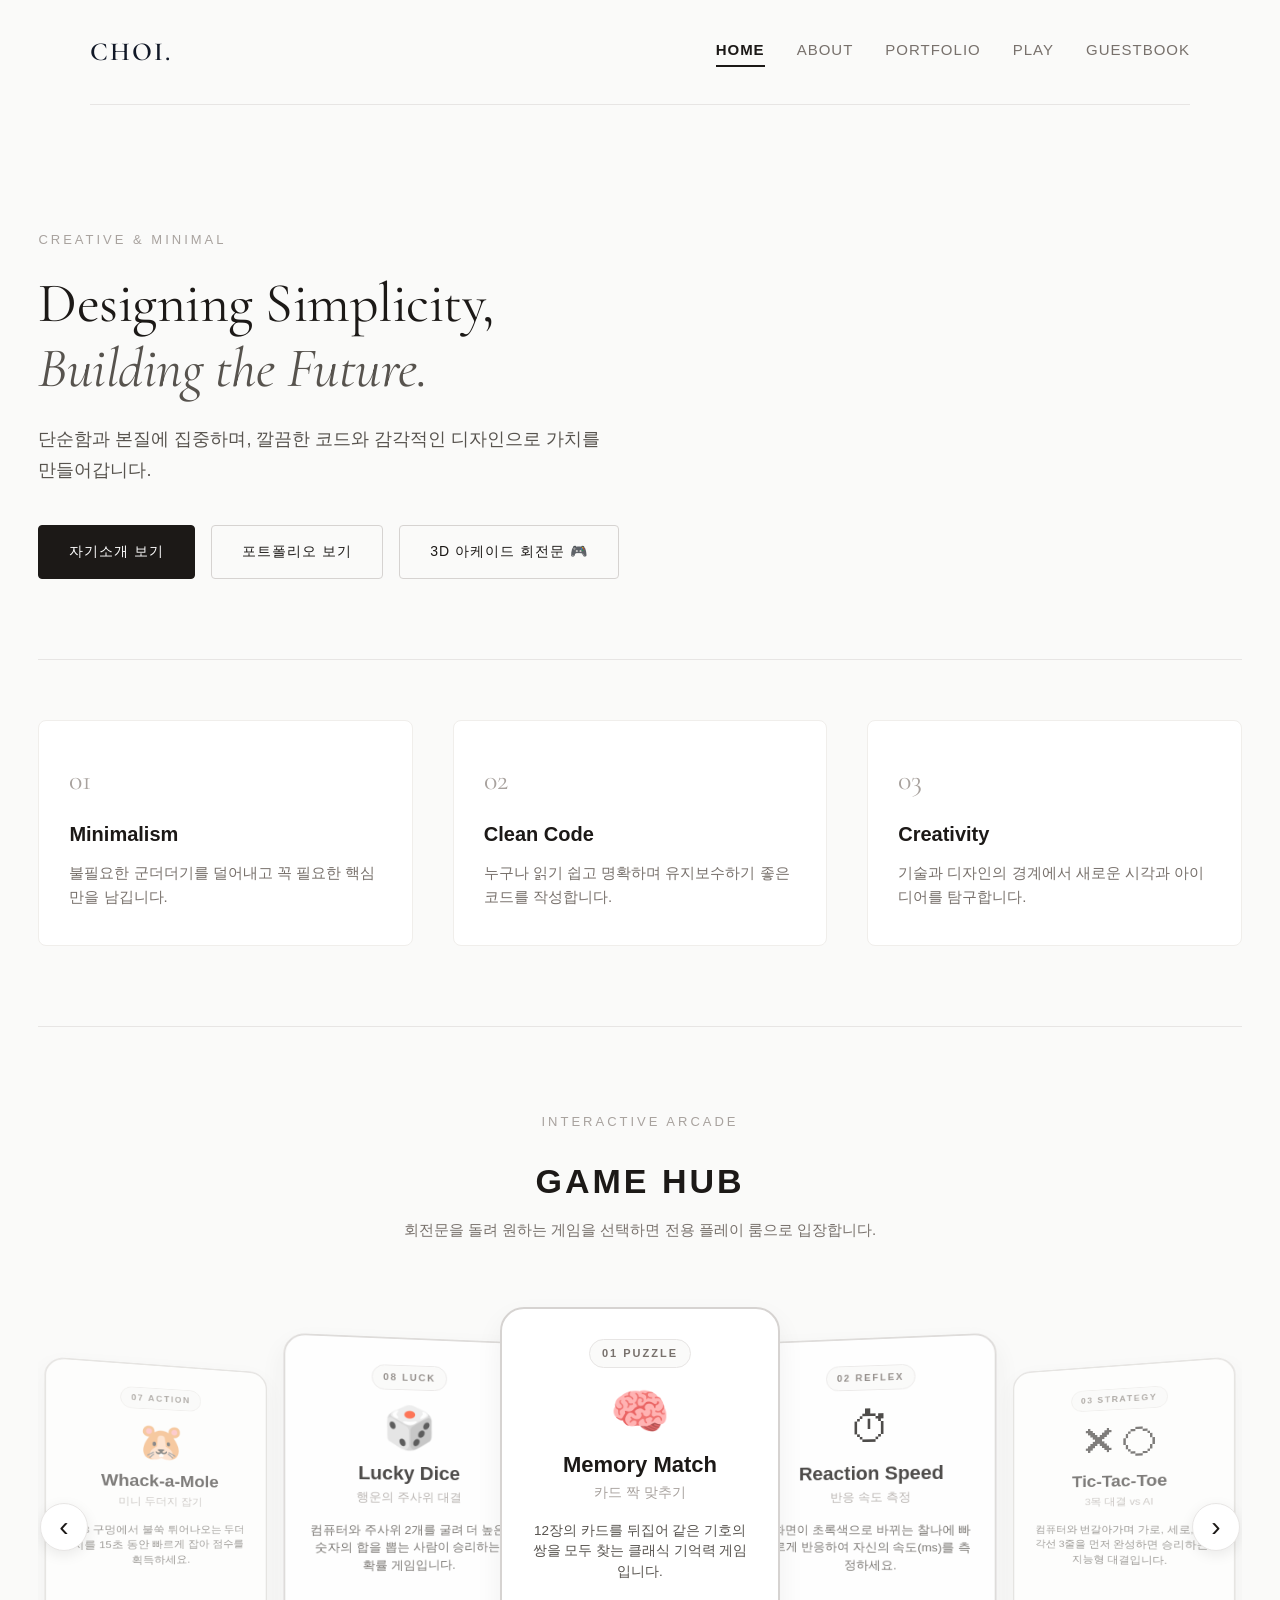
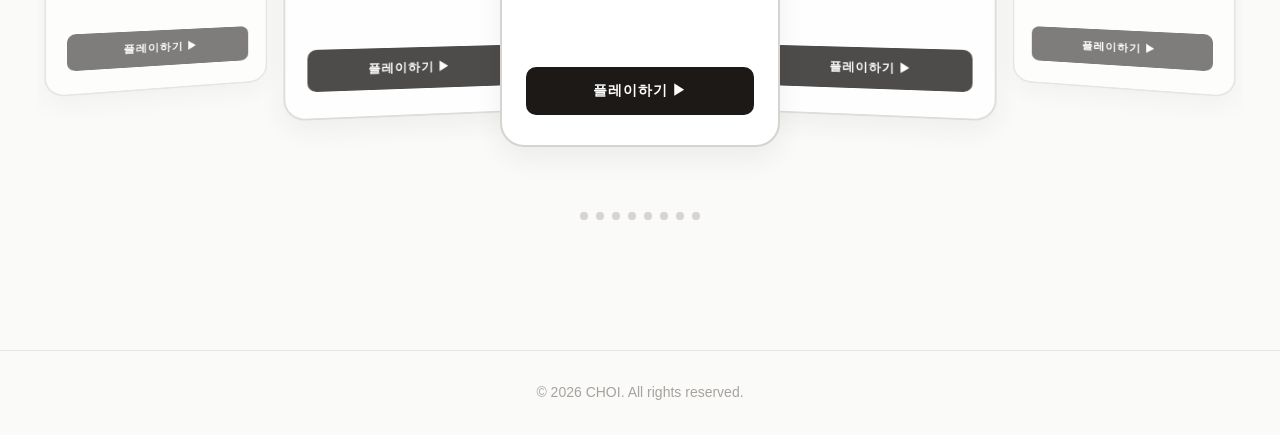
==== commit f6c8d6e9: "fix: Lock horizontal overflow to eliminate screen shaking during 3D carousel scroll" ====
--- a/index.html
+++ b/index.html
@@ -8,7 +8,7 @@
     <link rel="preconnect" href="https://fonts.googleapis.com">
     <link rel="preconnect" href="https://fonts.gstatic.com" crossorigin>
     <link href="https://fonts.googleapis.com/css2?family=Cormorant+Garamond:ital,wght@0,400;0,600;1,400&family=Pretendard:wght@300;400;600;700&display=swap" rel="stylesheet">
-    <link rel="stylesheet" href="style.css">
+    <link rel="stylesheet" href="style.css?v=3.5">
 </head>
 <body>
     <!-- 상단 네비게이션 메뉴 -->
--- a/style.css
+++ b/style.css
@@ -9,6 +9,8 @@
 
 html {
     scroll-behavior: smooth;
+    overflow-x: hidden;
+    width: 100%;
 }
 
 body {
@@ -19,6 +21,8 @@
     min-height: 100vh;
     display: flex;
     flex-direction: column;
+    overflow-x: hidden;
+    width: 100%;
 }
 
 a {
@@ -222,6 +226,7 @@
 .carousel-playground-section {
     padding-top: 80px;
     padding-bottom: 50px;
+    overflow: hidden;
 }
 
 .section-title-wrap {
@@ -974,55 +979,59 @@
 }
 
 /* ===================================================
-   방명록 (Guestbook) 스타일
+   방명록 (Guestbook) 스타일 (시원하고 높은 가독성 튜닝)
 =================================================== */
 .guestbook-layout {
     display: grid;
-    grid-template-columns: 360px 1fr;
-    gap: 40px;
+    grid-template-columns: 400px 1fr;
+    gap: 48px;
     align-items: start;
-    margin-top: 30px;
+    margin-top: 36px;
+    max-width: 1140px;
+    margin-left: auto;
+    margin-right: auto;
 }
 
 /* 방명록 입력 카드 */
 .guestbook-form-card {
     background-color: #ffffff;
-    border: 1px solid #e7e5e4;
-    border-radius: 12px;
-    padding: 28px;
-    box-shadow: 0 4px 20px rgba(0, 0, 0, 0.02);
+    border: 1px solid #e2e0df;
+    border-radius: 16px;
+    padding: 34px 30px;
+    box-shadow: 0 4px 24px rgba(0, 0, 0, 0.04);
     position: sticky;
     top: 30px;
 }
 
 .guestbook-form-card h2 {
-    font-size: 18px;
-    font-weight: 600;
-    color: #1c1917;
-    margin-bottom: 20px;
+    font-size: 21px;
+    font-weight: 700;
+    color: #1c1917;
+    margin-bottom: 24px;
+    letter-spacing: -0.3px;
 }
 
 .guestbook-form .form-group {
-    margin-bottom: 18px;
+    margin-bottom: 22px;
 }
 
 .guestbook-form label {
     display: block;
-    font-size: 13px;
-    font-weight: 600;
-    color: #78716c;
-    margin-bottom: 8px;
-    letter-spacing: 0.5px;
+    font-size: 14px;
+    font-weight: 700;
+    color: #57534e;
+    margin-bottom: 9px;
+    letter-spacing: 0.3px;
 }
 
 .guestbook-form input,
 .guestbook-form textarea {
     width: 100%;
-    padding: 12px 14px;
-    border: 1px solid #e7e5e4;
-    border-radius: 8px;
+    padding: 14px 16px;
+    border: 1.5px solid #e7e5e4;
+    border-radius: 10px;
     font-family: inherit;
-    font-size: 14px;
+    font-size: 15px;
     color: #1c1917;
     background-color: #fafaf9;
     transition: all 0.2s ease;
@@ -1033,37 +1042,41 @@
     outline: none;
     border-color: #1c1917;
     background-color: #ffffff;
-    box-shadow: 0 0 0 3px rgba(28, 25, 23, 0.05);
+    box-shadow: 0 0 0 4px rgba(28, 25, 23, 0.06);
 }
 
 .guestbook-form textarea {
     resize: vertical;
-    min-height: 120px;
-    line-height: 1.6;
+    min-height: 140px;
+    line-height: 1.7;
 }
 
 .guestbook-submit-btn {
     width: 100%;
-    padding: 13px;
+    padding: 15px;
     background-color: #1c1917;
     color: #ffffff;
     border: none;
-    border-radius: 8px;
-    font-size: 14px;
-    font-weight: 600;
+    border-radius: 10px;
+    font-size: 15px;
+    font-weight: 700;
     cursor: pointer;
     transition: all 0.2s ease;
+    margin-top: 6px;
+    letter-spacing: 0.5px;
 }
 
 .guestbook-submit-btn:hover:not(:disabled) {
     background-color: #44403c;
-    transform: translateY(-1px);
+    transform: translateY(-2px);
+    box-shadow: 0 4px 14px rgba(0, 0, 0, 0.12);
 }
 
 .guestbook-submit-btn:disabled {
     background-color: #a8a29e;
     cursor: not-allowed;
     transform: none;
+    box-shadow: none;
 }
 
 /* 방명록 목록 섹션 */
@@ -1071,84 +1084,87 @@
     display: flex;
     justify-content: space-between;
     align-items: center;
-    padding-bottom: 14px;
-    border-bottom: 1px solid #e7e5e4;
-    margin-bottom: 24px;
+    padding-bottom: 16px;
+    border-bottom: 2px solid #e7e5e4;
+    margin-bottom: 26px;
 }
 
 .guestbook-list-header h2 {
-    font-size: 18px;
+    font-size: 21px;
+    font-weight: 700;
+    color: #1c1917;
+    letter-spacing: -0.3px;
+}
+
+.guestbook-count {
+    font-size: 14px;
     font-weight: 600;
-    color: #1c1917;
-}
-
-.guestbook-count {
-    font-size: 13px;
     color: #78716c;
 }
 
 .guestbook-list {
     display: flex;
     flex-direction: column;
-    gap: 16px;
+    gap: 20px;
 }
 
 /* 개별 방명록 카드 */
 .guestbook-card {
     background-color: #ffffff;
-    border: 1px solid #e7e5e4;
-    border-radius: 12px;
-    padding: 22px 24px;
+    border: 1px solid #e2e0df;
+    border-radius: 16px;
+    padding: 26px 28px;
+    box-shadow: 0 2px 12px rgba(0, 0, 0, 0.03);
     transition: transform 0.2s ease, box-shadow 0.2s ease;
 }
 
 .guestbook-card:hover {
-    transform: translateY(-2px);
-    box-shadow: 0 6px 20px rgba(0, 0, 0, 0.04);
+    transform: translateY(-3px);
+    box-shadow: 0 8px 24px rgba(0, 0, 0, 0.06);
 }
 
 .guestbook-card-header {
     display: flex;
     justify-content: space-between;
     align-items: center;
-    margin-bottom: 12px;
+    margin-bottom: 16px;
 }
 
 .guestbook-author-wrap {
     display: flex;
     align-items: center;
-    gap: 10px;
+    gap: 12px;
 }
 
 .guestbook-author-avatar {
-    width: 32px;
-    height: 32px;
+    width: 40px;
+    height: 40px;
     border-radius: 50%;
     background-color: #f5f5f4;
     border: 1px solid #e7e5e4;
     display: flex;
     align-items: center;
     justify-content: center;
-    font-size: 14px;
-    font-weight: 600;
-    color: #57534e;
+    font-size: 16px;
+    font-weight: 700;
+    color: #44403c;
 }
 
 .guestbook-author-name {
+    font-size: 17px;
+    font-weight: 700;
+    color: #1c1917;
+}
+
+.guestbook-date {
+    font-size: 13px;
+    color: #a8a29e;
+}
+
+.guestbook-card-message {
     font-size: 15px;
-    font-weight: 600;
-    color: #1c1917;
-}
-
-.guestbook-date {
-    font-size: 12px;
-    color: #a8a29e;
-}
-
-.guestbook-card-message {
-    font-size: 14px;
-    line-height: 1.7;
-    color: #44403c;
+    line-height: 1.8;
+    color: #292524;
     white-space: pre-wrap;
     word-break: break-word;
 }
@@ -1156,22 +1172,357 @@
 /* 빈 상태 및 로딩 표시 */
 .guestbook-state-box {
     text-align: center;
-    padding: 60px 20px;
+    padding: 80px 20px;
     background-color: #ffffff;
-    border: 1px dashed #e7e5e4;
-    border-radius: 12px;
+    border: 1.5px dashed #d6d3d1;
+    border-radius: 16px;
     color: #78716c;
+    font-size: 15px;
+    line-height: 1.8;
+}
+
+/* 모바일 반응형 */
+@media (max-width: 920px) {
+    .guestbook-layout {
+        grid-template-columns: 1fr;
+        gap: 36px;
+    }
+
+    .guestbook-form-card {
+        position: static;
+    }
+}
+
+/* ===================================================
+   게임 아레나 TOP 5 리더보드 (명예의 전당) 스타일
+=================================================== */
+.arena-main-layout {
+    display: grid;
+    grid-template-columns: 1fr 380px;
+    gap: 36px;
+    align-items: start;
+    margin-top: 10px;
+}
+
+/* 우측 리더보드 사이드바 */
+.arena-leaderboard-sidebar {
+    position: sticky;
+    top: 30px;
+}
+
+.leaderboard-card {
+    background-color: #ffffff;
+    border: 1.5px solid #e7e5e4;
+    border-radius: 16px;
+    padding: 24px 22px;
+    box-shadow: 0 4px 20px rgba(0, 0, 0, 0.03);
+}
+
+.leaderboard-header {
+    display: flex;
+    align-items: center;
+    gap: 12px;
+    padding-bottom: 16px;
+    border-bottom: 1.5px solid #e7e5e4;
+    margin-bottom: 18px;
+}
+
+.leaderboard-trophy {
+    font-size: 30px;
+    line-height: 1;
+}
+
+.leaderboard-titles h3 {
+    font-size: 18px;
+    font-weight: 700;
+    color: #1c1917;
+    margin-bottom: 2px;
+    letter-spacing: -0.3px;
+}
+
+.leaderboard-titles p {
+    font-size: 13px;
+    color: #78716c;
+}
+
+.leaderboard-table-header {
+    display: flex;
+    justify-content: space-between;
+    font-size: 12px;
+    font-weight: 700;
+    color: #a8a29e;
+    text-transform: uppercase;
+    letter-spacing: 0.5px;
+    padding: 0 10px 10px 10px;
+    border-bottom: 1px solid #f5f5f4;
+}
+
+.leaderboard-table-header .col-rank { width: 44px; }
+.leaderboard-table-header .col-player { flex: 1; padding-left: 8px; }
+.leaderboard-table-header .col-score { width: 90px; text-align: right; }
+
+.leaderboard-list {
+    display: flex;
+    flex-direction: column;
+    gap: 10px;
+    margin-top: 12px;
+}
+
+/* 랭킹 1~5위 개별 행 */
+.leaderboard-row {
+    display: flex;
+    align-items: center;
+    justify-content: space-between;
+    padding: 11px 12px;
+    border-radius: 10px;
+    background-color: #fafaf9;
+    border: 1px solid #f5f5f4;
+    transition: all 0.2s ease;
+}
+
+.leaderboard-row:hover {
+    background-color: #f5f5f4;
+    transform: translateX(2px);
+}
+
+/* 1등 골드 하이라이트 */
+.leaderboard-row.rank-1 {
+    background-color: #fefce8;
+    border-color: #fde047;
+    box-shadow: 0 2px 10px rgba(234, 179, 8, 0.1);
+}
+
+.leaderboard-row.rank-2 {
+    background-color: #f8fafc;
+    border-color: #cbd5e1;
+}
+
+.leaderboard-row.rank-3 {
+    background-color: #fff7ed;
+    border-color: #fed7aa;
+}
+
+.leaderboard-rank-badge {
+    width: 32px;
     font-size: 14px;
-}
-
-/* 모바일 반응형 */
-@media (max-width: 860px) {
-    .guestbook-layout {
+    font-weight: 800;
+    text-align: center;
+    color: #78716c;
+}
+
+.leaderboard-row.rank-1 .leaderboard-rank-badge { color: #ca8a04; font-size: 16px; }
+.leaderboard-row.rank-2 .leaderboard-rank-badge { color: #64748b; font-size: 15px; }
+.leaderboard-row.rank-3 .leaderboard-rank-badge { color: #c2410c; font-size: 15px; }
+
+.leaderboard-player-name {
+    flex: 1;
+    padding-left: 10px;
+    font-size: 14px;
+    font-weight: 700;
+    color: #1c1917;
+    white-space: nowrap;
+    overflow: hidden;
+    text-overflow: ellipsis;
+}
+
+.leaderboard-score-val {
+    width: 95px;
+    text-align: right;
+    font-size: 14px;
+    font-weight: 700;
+    color: #292524;
+}
+
+.leaderboard-loading,
+.leaderboard-empty {
+    text-align: center;
+    padding: 36px 12px;
+    font-size: 13px;
+    color: #a8a29e;
+    line-height: 1.6;
+}
+
+.leaderboard-footer {
+    margin-top: 18px;
+    padding-top: 12px;
+    border-top: 1px solid #f5f5f4;
+    text-align: center;
+    color: #78716c;
+    font-size: 12px;
+}
+
+/* ===================================================
+   게임 종료 후 점수 등록 모달 팝업
+=================================================== */
+.leaderboard-modal-overlay {
+    position: fixed;
+    top: 0;
+    left: 0;
+    width: 100vw;
+    height: 100vh;
+    background-color: rgba(0, 0, 0, 0.55);
+    backdrop-filter: blur(4px);
+    display: flex;
+    align-items: center;
+    justify-content: center;
+    z-index: 9999;
+    padding: 20px;
+}
+
+.leaderboard-modal-card {
+    background-color: #ffffff;
+    border-radius: 20px;
+    padding: 36px 32px;
+    width: 100%;
+    max-width: 440px;
+    box-shadow: 0 20px 40px rgba(0, 0, 0, 0.2);
+    position: relative;
+    text-align: center;
+    animation: modalPopIn 0.25s cubic-bezier(0.16, 1, 0.3, 1);
+}
+
+@keyframes modalPopIn {
+    from {
+        opacity: 0;
+        transform: scale(0.92) translateY(10px);
+    }
+    to {
+        opacity: 1;
+        transform: scale(1) translateY(0);
+    }
+}
+
+.modal-close-btn {
+    position: absolute;
+    top: 16px;
+    right: 18px;
+    background: none;
+    border: none;
+    font-size: 24px;
+    color: #a8a29e;
+    cursor: pointer;
+    line-height: 1;
+    padding: 4px;
+}
+
+.modal-close-btn:hover {
+    color: #1c1917;
+}
+
+.modal-badge {
+    display: inline-block;
+    background-color: #fef08a;
+    color: #854d0e;
+    font-size: 12px;
+    font-weight: 700;
+    padding: 4px 12px;
+    border-radius: 20px;
+    margin-bottom: 12px;
+    letter-spacing: 0.5px;
+}
+
+.modal-title {
+    font-size: 22px;
+    font-weight: 700;
+    color: #1c1917;
+    margin-bottom: 6px;
+}
+
+.modal-subtitle {
+    font-size: 13px;
+    color: #78716c;
+    margin-bottom: 22px;
+}
+
+.modal-score-box {
+    background-color: #fafaf9;
+    border: 1.5px solid #e7e5e4;
+    border-radius: 14px;
+    padding: 18px;
+    margin-bottom: 24px;
+}
+
+.modal-score-box .score-label {
+    display: block;
+    font-size: 12px;
+    font-weight: 600;
+    color: #78716c;
+    margin-bottom: 4px;
+    text-transform: uppercase;
+}
+
+.modal-score-box .score-val {
+    font-size: 28px;
+    font-weight: 800;
+    color: #1c1917;
+    letter-spacing: -0.5px;
+}
+
+.modal-form .form-group {
+    text-align: left;
+    margin-bottom: 18px;
+}
+
+.modal-form label {
+    display: block;
+    font-size: 13px;
+    font-weight: 700;
+    color: #44403c;
+    margin-bottom: 8px;
+}
+
+.modal-form input {
+    width: 100%;
+    padding: 13px 15px;
+    border: 1.5px solid #e7e5e4;
+    border-radius: 10px;
+    font-family: inherit;
+    font-size: 15px;
+    color: #1c1917;
+    background-color: #fafaf9;
+    transition: all 0.2s ease;
+}
+
+.modal-form input:focus {
+    outline: none;
+    border-color: #1c1917;
+    background-color: #ffffff;
+    box-shadow: 0 0 0 3px rgba(28, 25, 23, 0.08);
+}
+
+.btn-submit-score {
+    width: 100%;
+    padding: 15px;
+    background-color: #1c1917;
+    color: #ffffff;
+    border: none;
+    border-radius: 10px;
+    font-size: 15px;
+    font-weight: 700;
+    cursor: pointer;
+    transition: all 0.2s ease;
+}
+
+.btn-submit-score:hover:not(:disabled) {
+    background-color: #44403c;
+    transform: translateY(-2px);
+    box-shadow: 0 4px 14px rgba(0, 0, 0, 0.15);
+}
+
+.btn-submit-score:disabled {
+    background-color: #a8a29e;
+    cursor: not-allowed;
+    transform: none;
+}
+
+/* 리더보드 모바일 반응형 */
+@media (max-width: 900px) {
+    .arena-main-layout {
         grid-template-columns: 1fr;
         gap: 30px;
     }
 
-    .guestbook-form-card {
+    .arena-leaderboard-sidebar {
         position: static;
     }
 }
